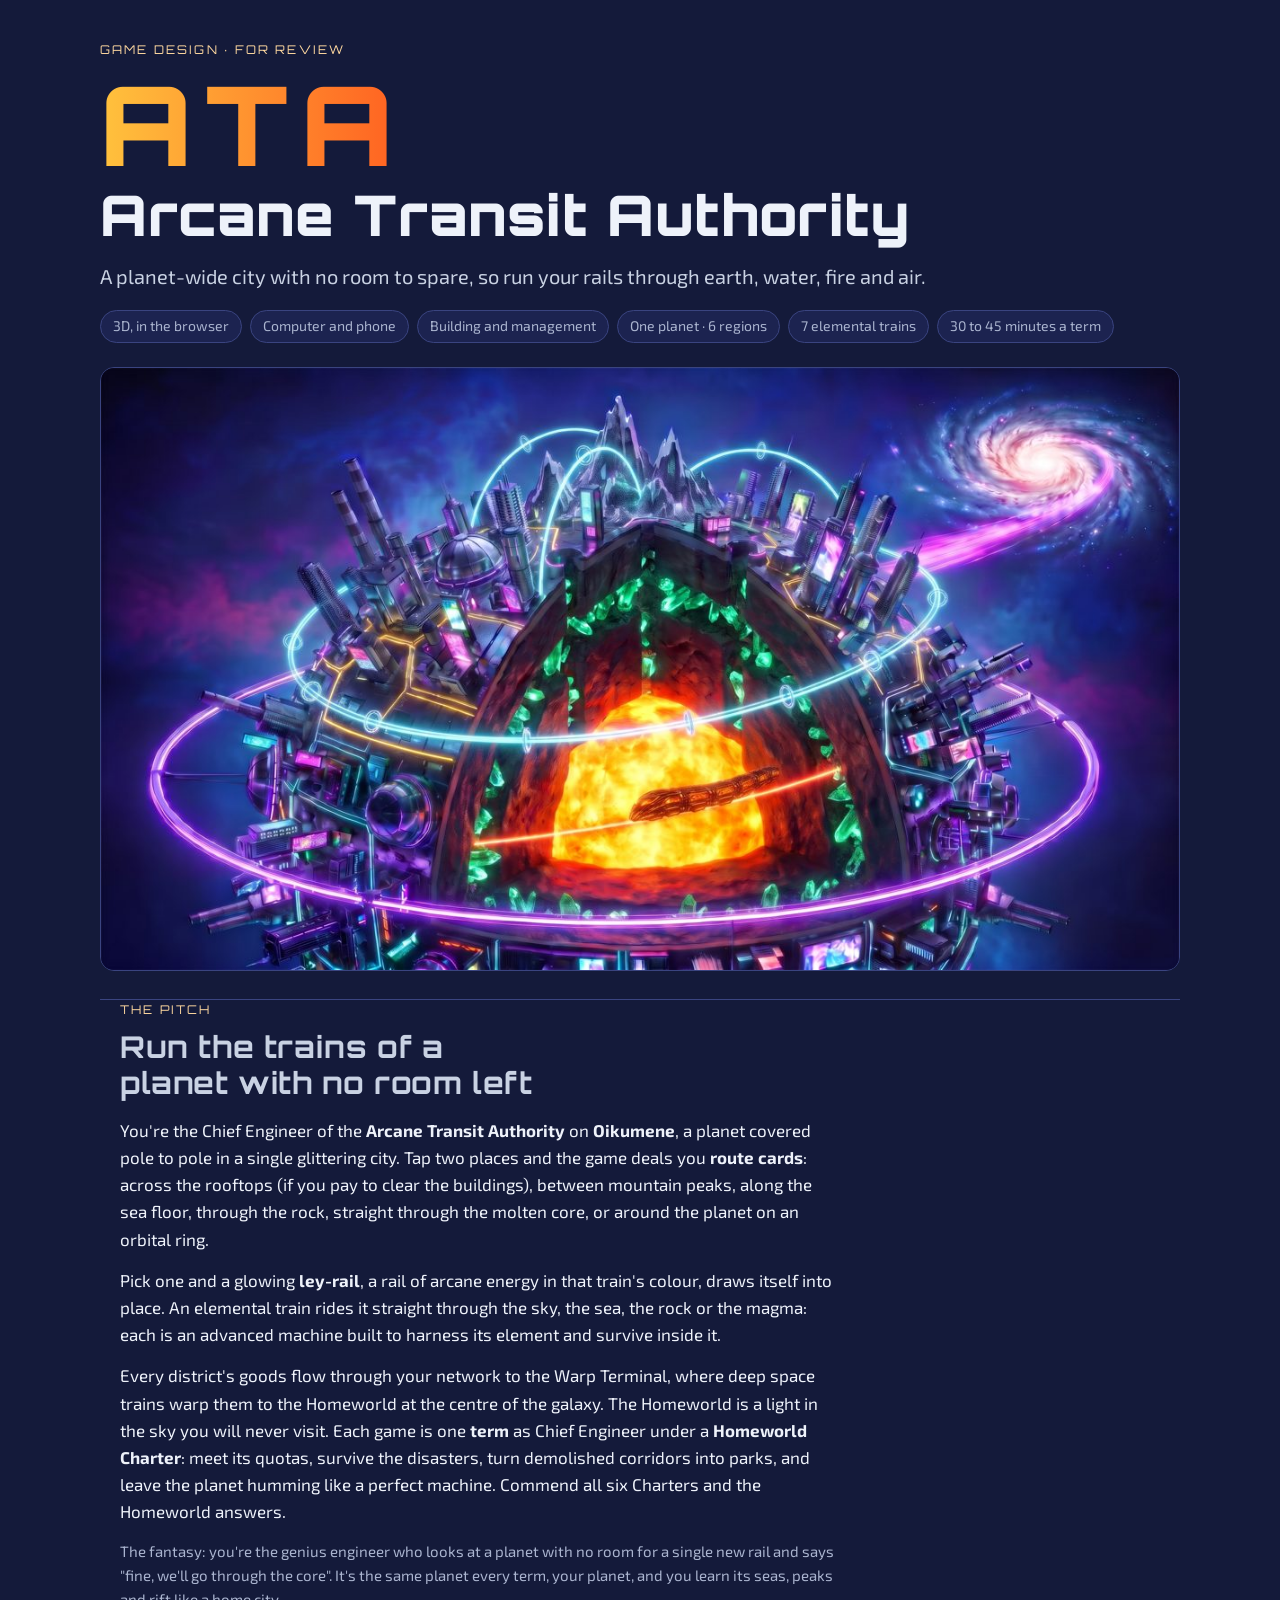
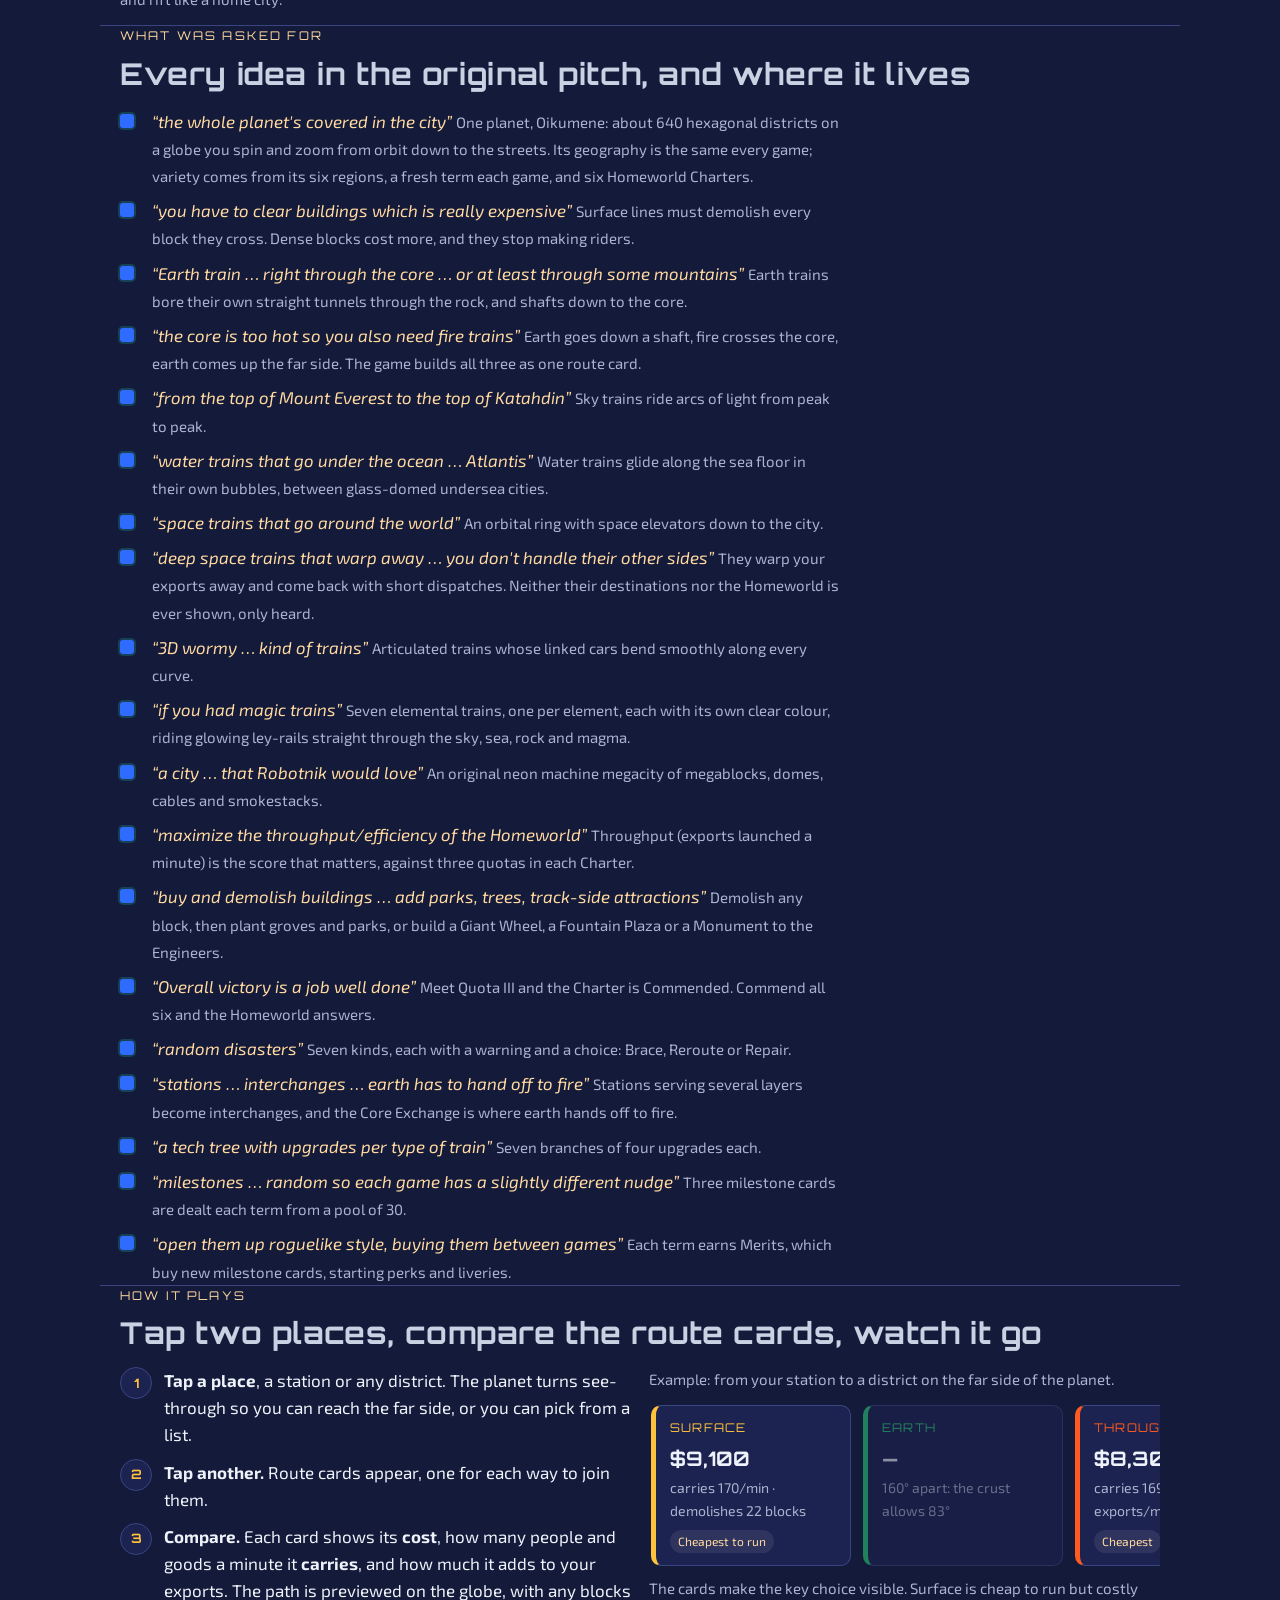
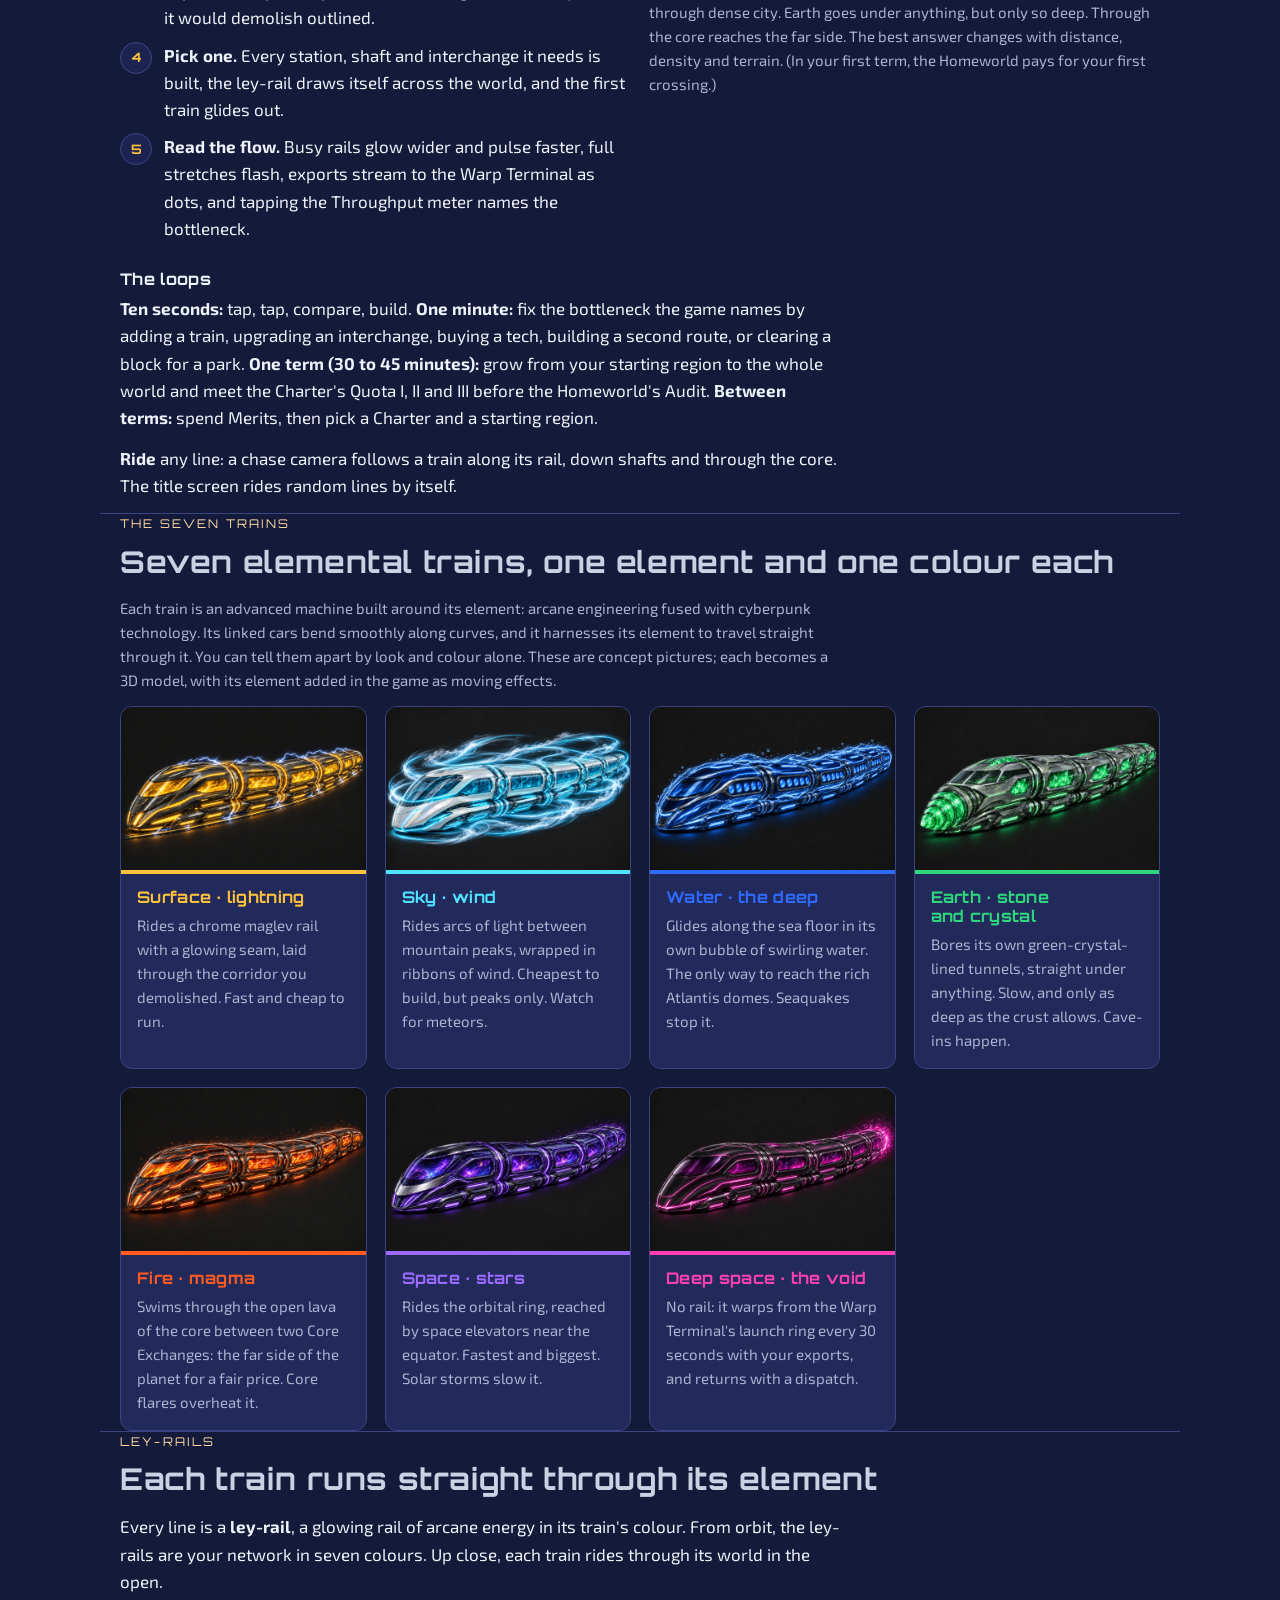
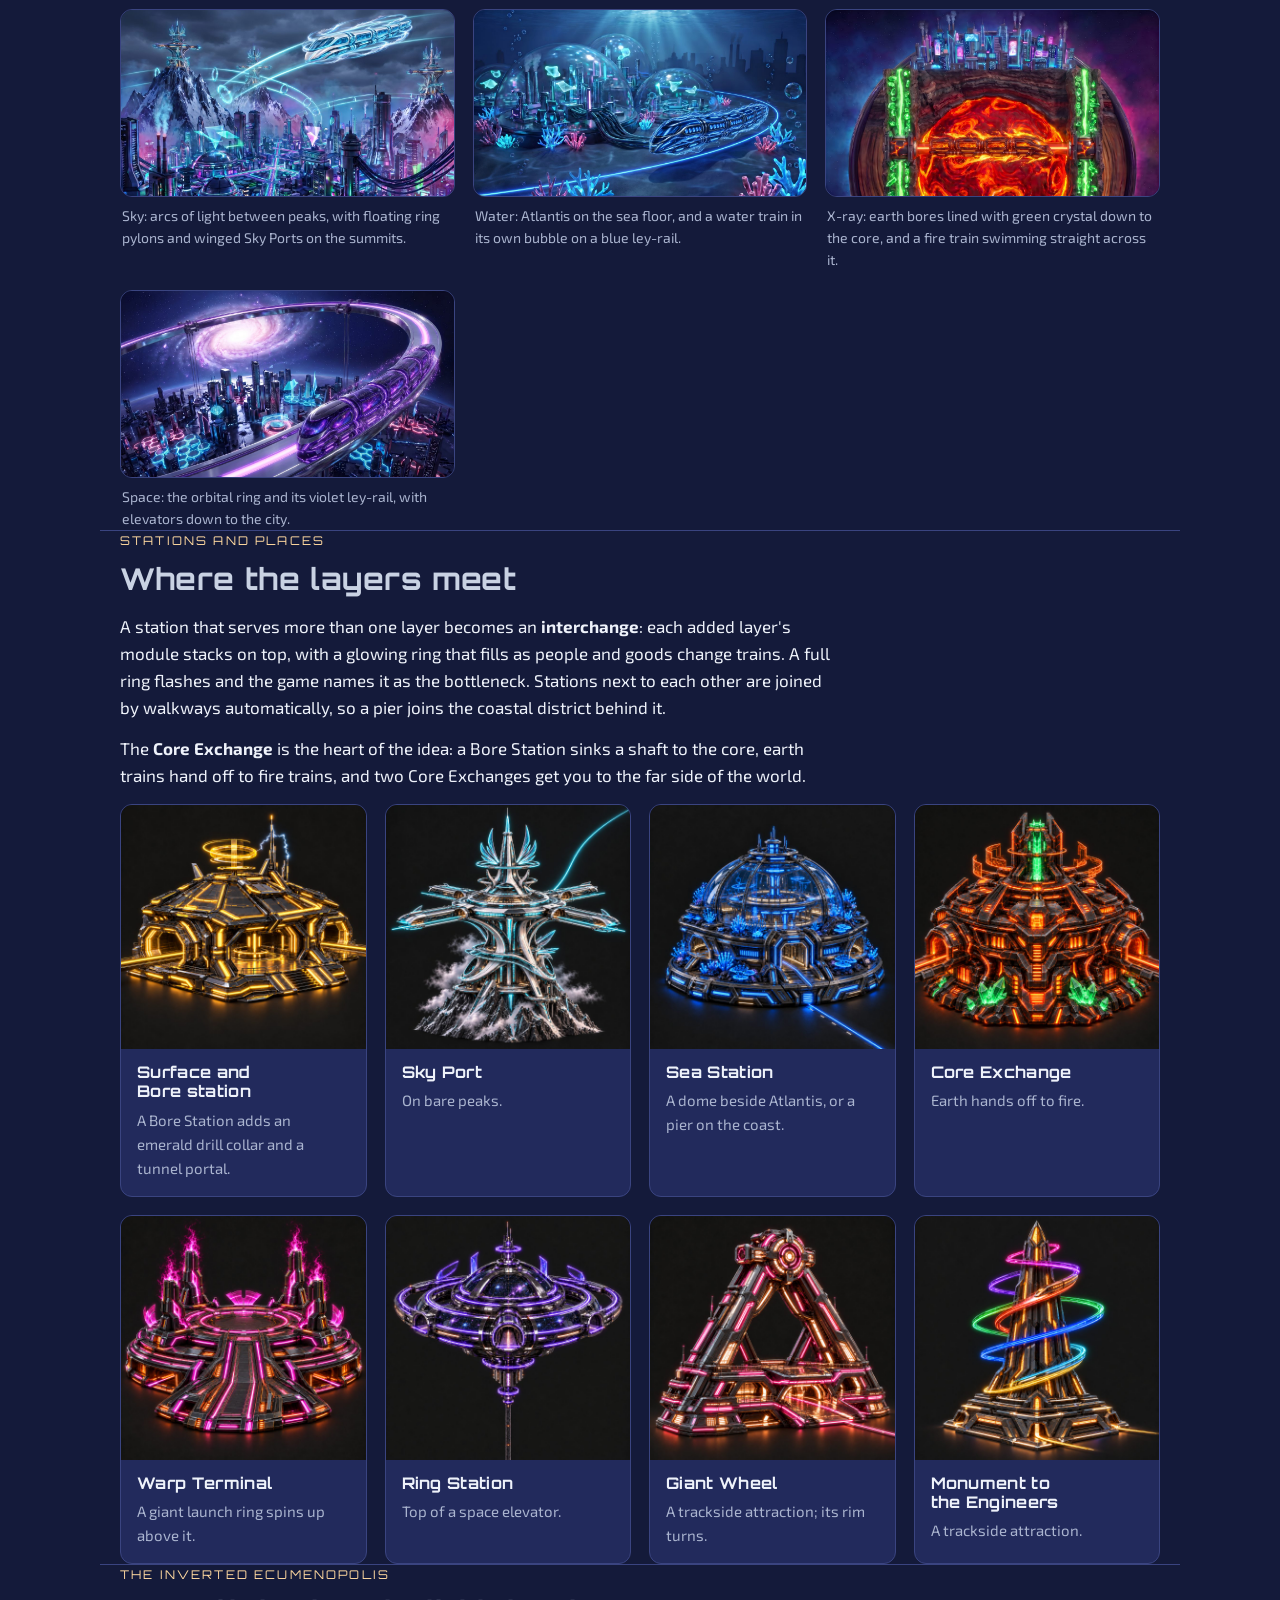
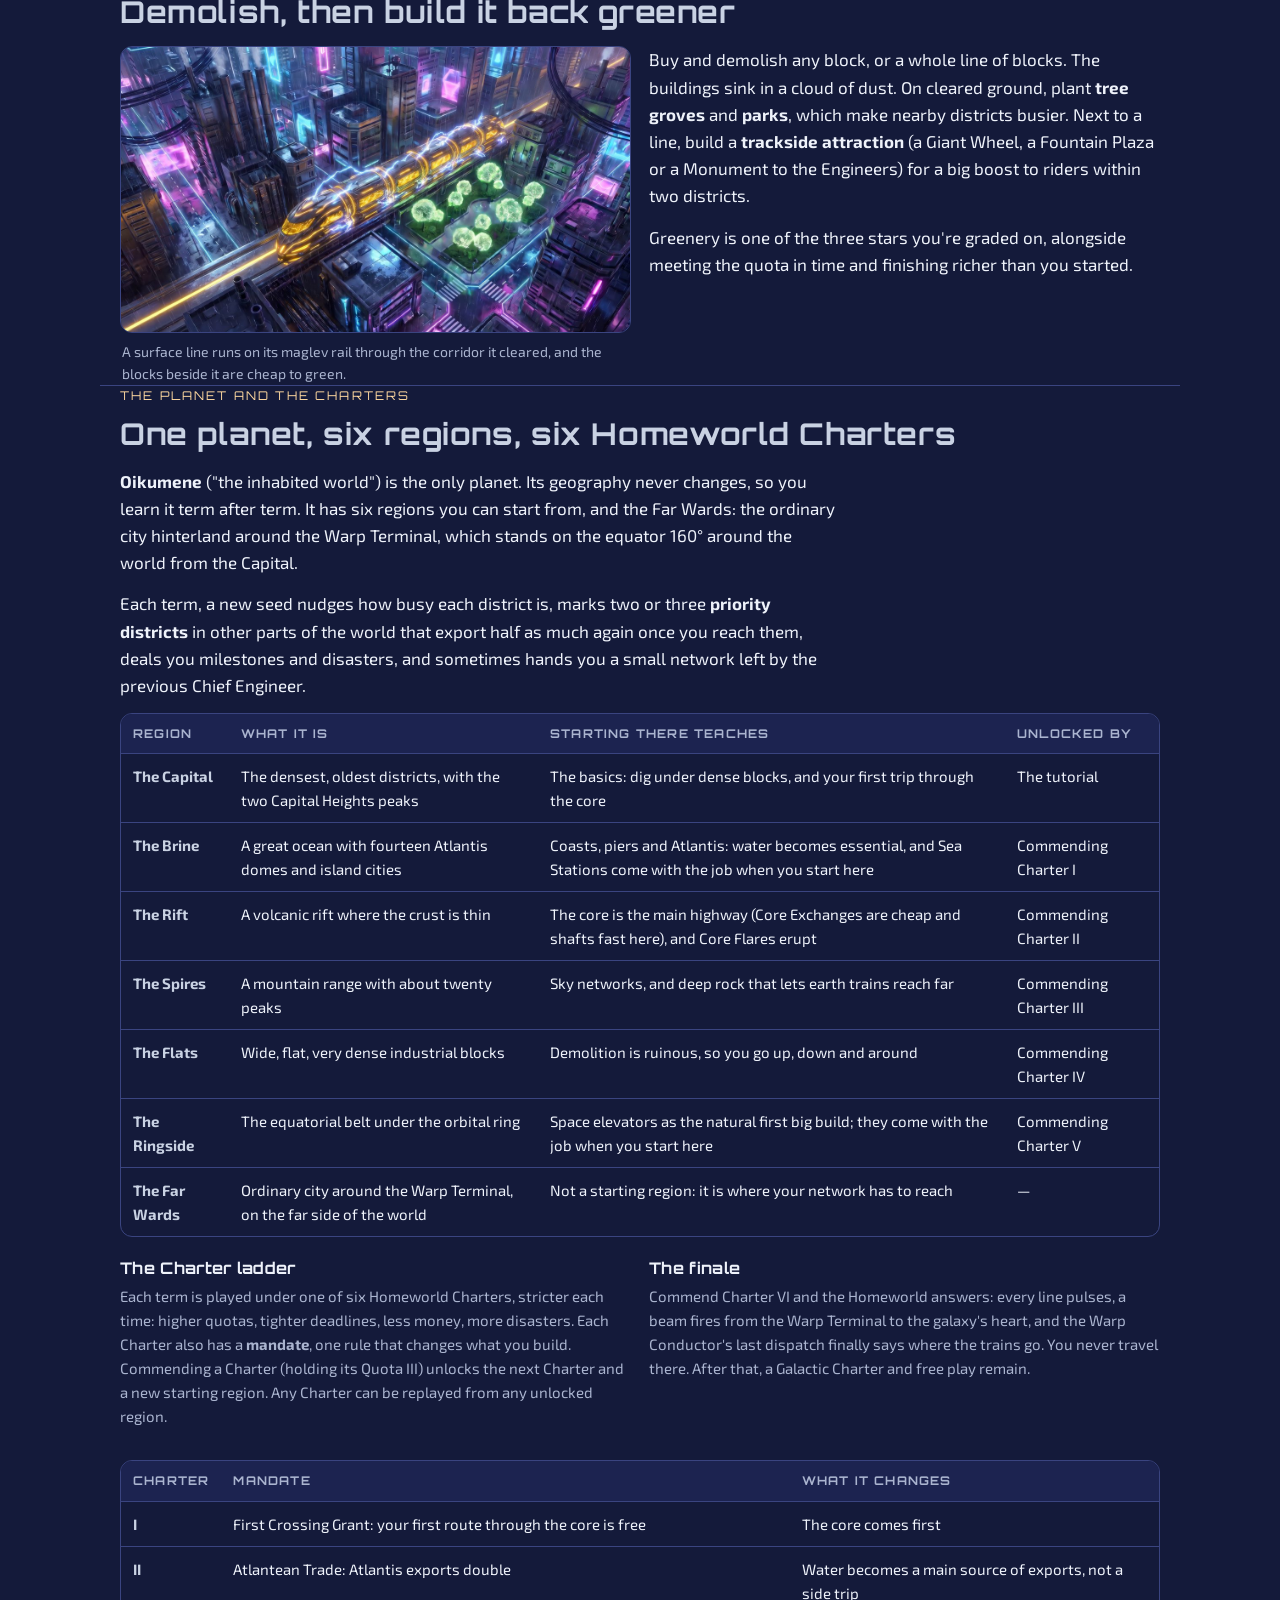
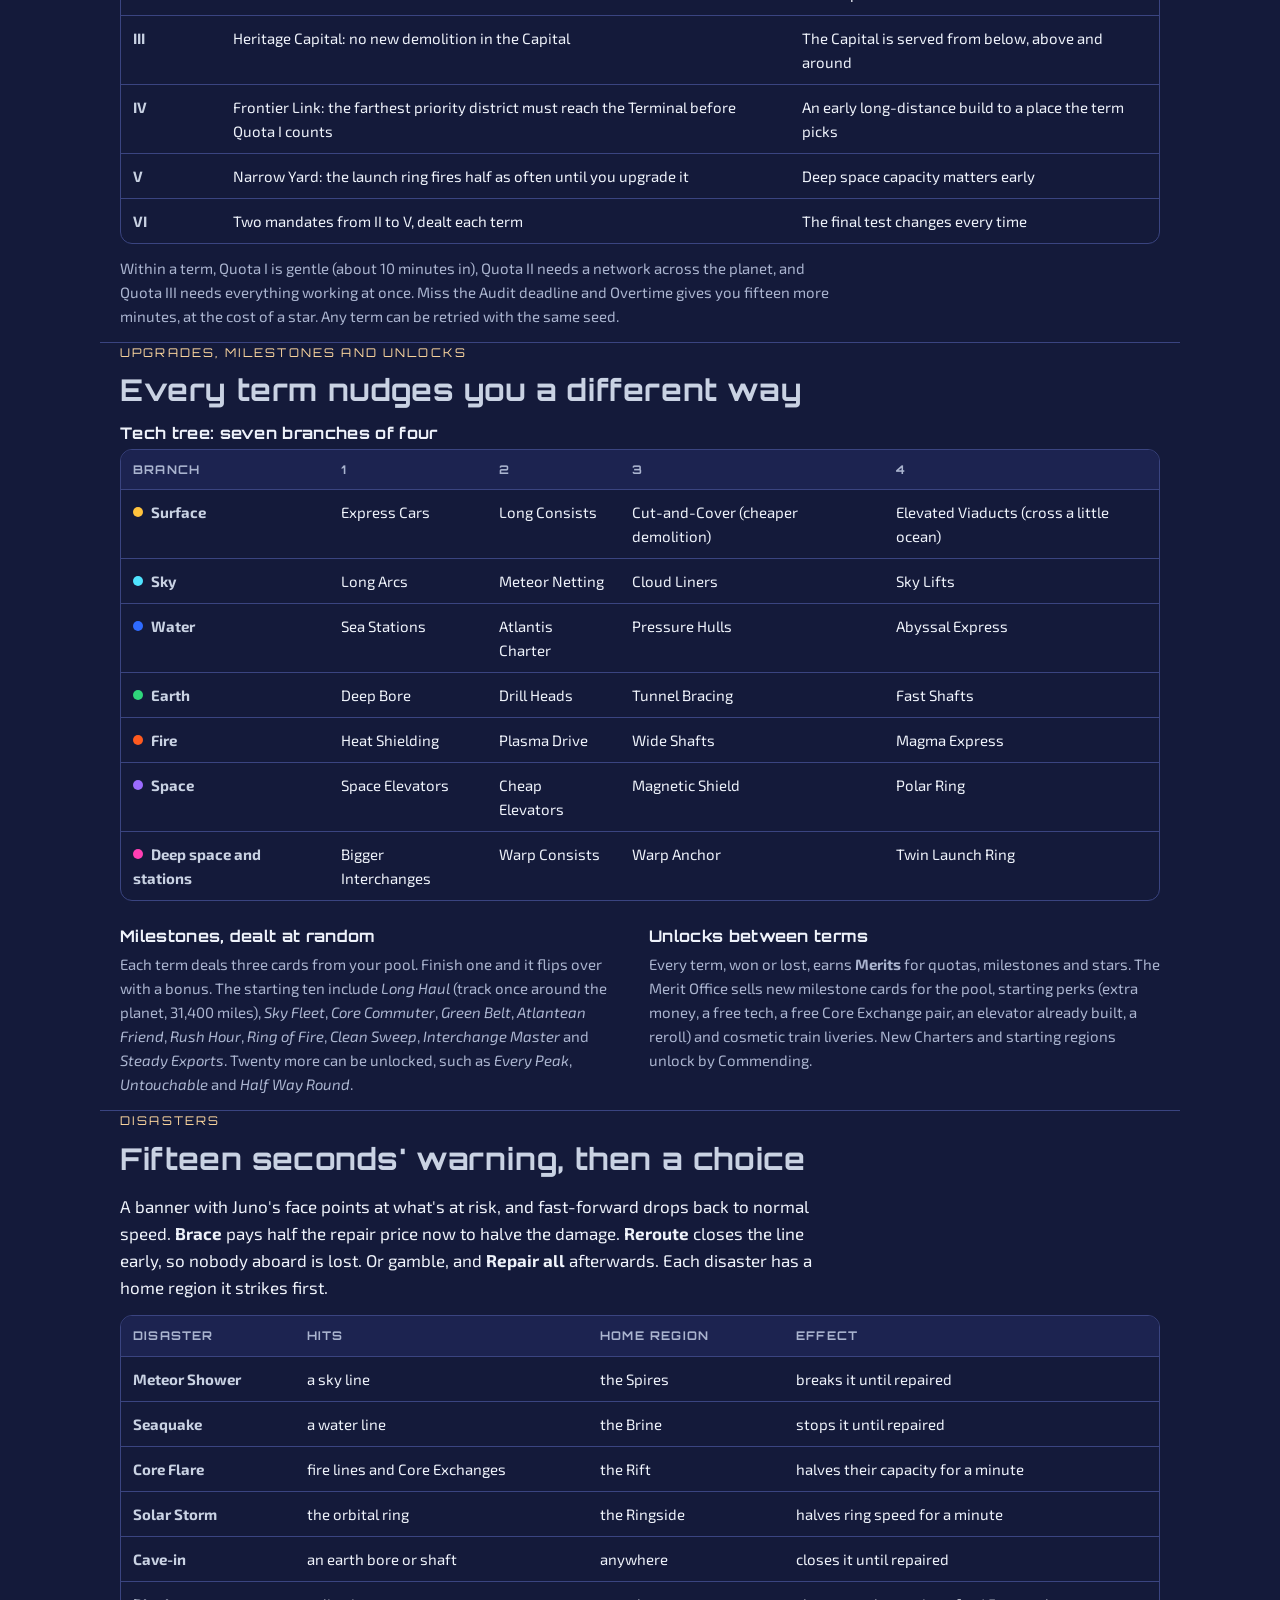
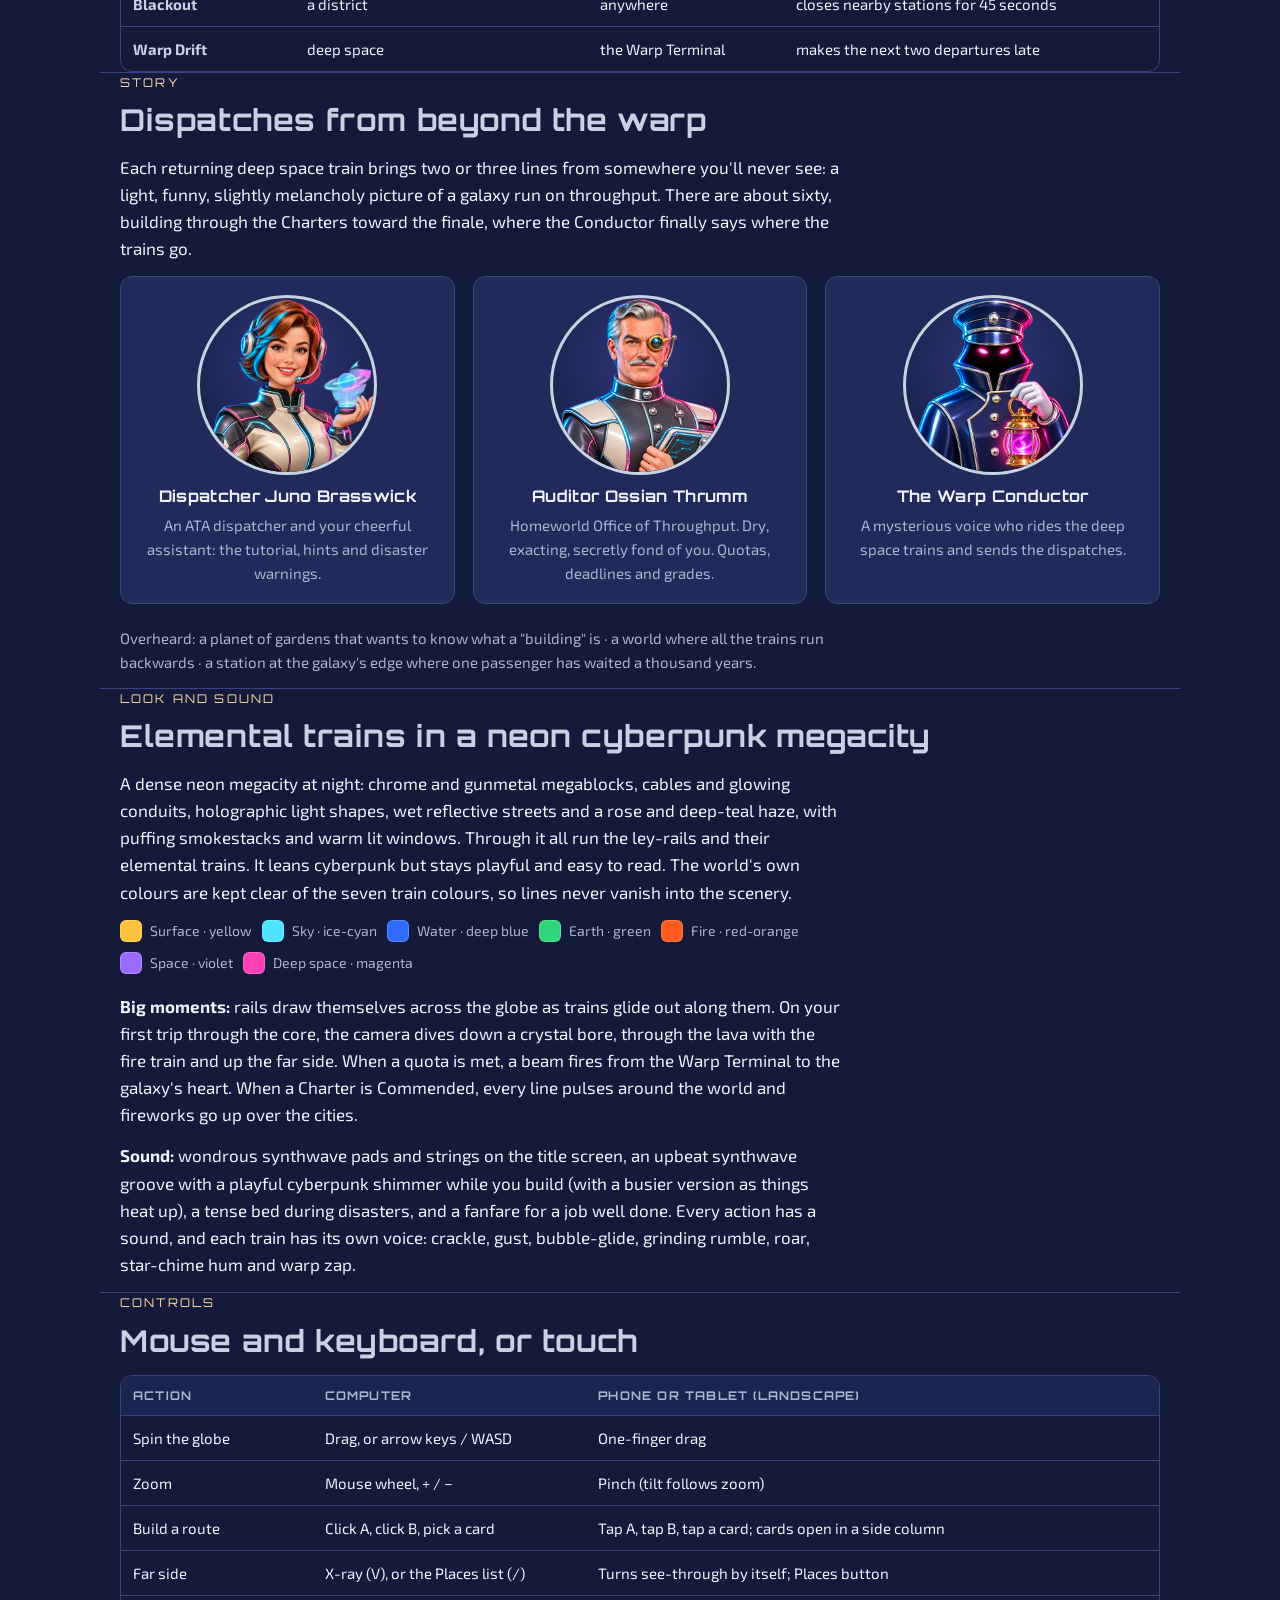
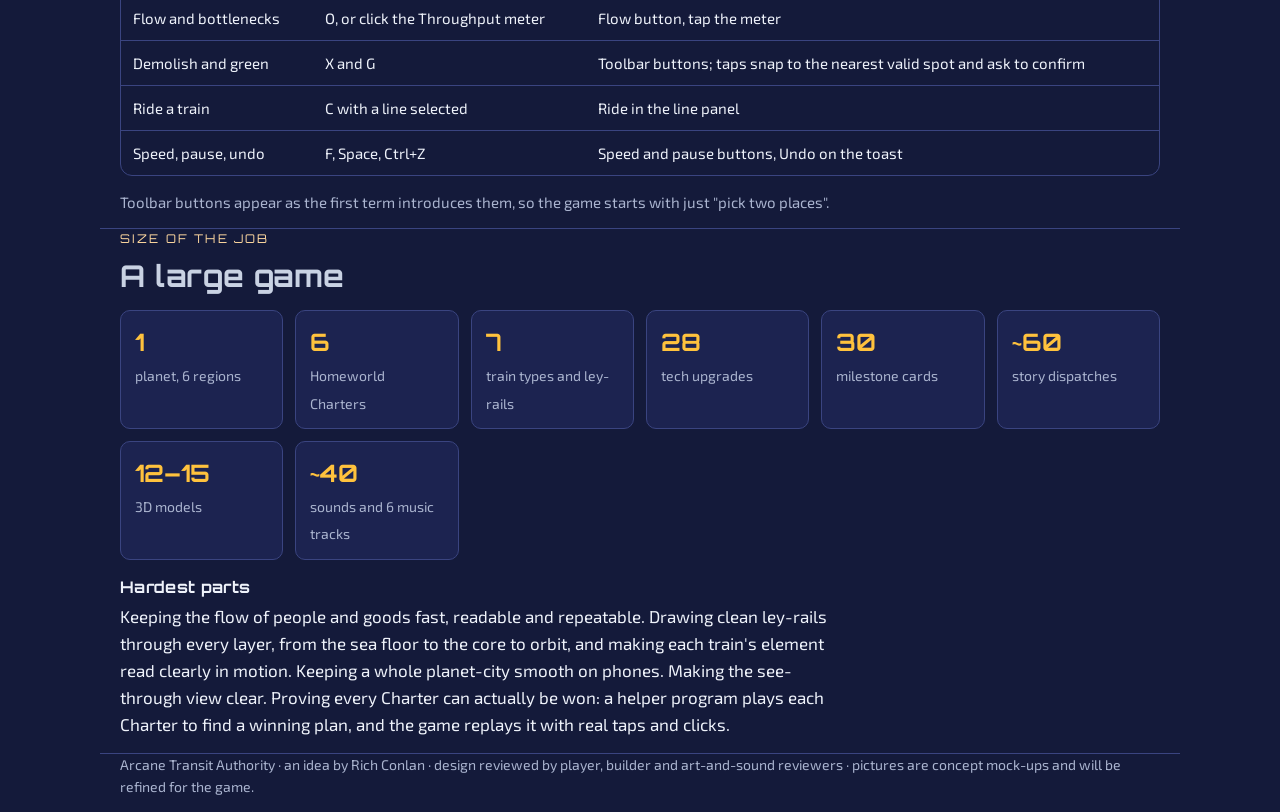
==== design/share/index.html @ 2de4471c "Arcane Transit Authority, ready to play A 3D transit game on a planet-wide city: seven elemental tra" ====
<!DOCTYPE html>
<html lang="en">
<head>
<meta charset="utf-8">
<meta name="viewport" content="width=device-width, initial-scale=1">
<title>Arcane Transit Authority</title>
<link rel="preconnect" href="https://fonts.googleapis.com">
<link rel="preconnect" href="https://fonts.gstatic.com" crossorigin>
<link href="https://fonts.googleapis.com/css2?family=Orbitron:wght@500;700;900&family=Exo+2:ital,wght@0,400;0,600;0,700;1,400&display=swap" rel="stylesheet">
<style>
/* One visual world: the game's own night-indigo and chrome, single theme by choice.
   Layout: a centred reading column with full-bleed picture bands and train/station grids. */
:root {
  --night: #141a3a;
  --night-2: #1c2350;
  --panel: #222a5c;
  --chrome: #c9d2e3;
  --ink: #eef2fa;
  --muted: #aab4cf;
  --warm: #ffd9a0;
  --line: #3a4480;
  --surface: #ffc23d; --sky: #4fe3ff; --water: #2f6bff; --earth: #2fd67b;
  --fire: #ff5a1f; --space: #9b6bff; --deep: #ff3fb4;
  --display: "Orbitron", "Eurostile", "Arial Black", sans-serif;
  --body: "Exo 2", "Segoe UI", system-ui, sans-serif;
  color-scheme: dark;
}
* { box-sizing: border-box; }
html, body { margin: 0; }
body {
  background: radial-gradient(1200px 600px at 80% -10%, #2a2f6e 0%, transparent 60%), var(--night);
  color: var(--ink);
  font: 400 17px/1.6 var(--body);
}
img { max-width: 100%; height: auto; display: block; }
a { color: var(--sky); }
:focus-visible { outline: 2px solid var(--sky); outline-offset: 3px; }
.wrap { max-width: 1080px; margin: 0 auto; padding: 0 20px; }
.read { max-width: 720px; }
h1, h2, h3 { font-family: var(--display); text-wrap: balance; letter-spacing: .02em; line-height: 1.2; }
h1 { font-size: clamp(30px, 6vw, 56px); font-weight: 900; margin: 0 0 12px; }
h2 { font-size: clamp(22px, 3.2vw, 30px); font-weight: 700; margin: 0 0 16px; color: var(--chrome); }
h3 { font-size: 16px; font-weight: 700; margin: 0 0 6px; }
p { margin: 0 0 14px; }
section { padding: 48px 0; border-top: 1px solid var(--line); }
.tag { font-family: var(--display); font-size: 12px; letter-spacing: .18em; text-transform: uppercase; color: var(--warm); margin: 0 0 10px; }
.lede { font-size: 20px; color: var(--chrome); }
.hero { padding: 40px 0 28px; }
.hero-img { border-radius: 14px; overflow: hidden; border: 1px solid var(--line); margin-top: 24px; background: var(--night-2); }
.pill-row { display: flex; flex-wrap: wrap; gap: 8px; margin: 18px 0 0; padding: 0; list-style: none; }
.pill-row li { border: 1px solid var(--line); background: var(--night-2); border-radius: 999px; padding: 4px 12px; font-size: 14px; color: var(--muted); }
.note { color: var(--muted); font-size: 15px; }
.grid { display: grid; gap: 18px; }
.g2 { grid-template-columns: repeat(auto-fit, minmax(300px, 1fr)); }
.g3 { grid-template-columns: repeat(auto-fit, minmax(240px, 1fr)); }
.g4 { grid-template-columns: repeat(auto-fit, minmax(200px, 1fr)); }
.card { background: var(--panel); border: 1px solid var(--line); border-radius: 12px; overflow: hidden; display: flex; flex-direction: column; }
.card .pic { background: #151515; }
.card .body { padding: 14px 16px 16px; }
.card .body p { font-size: 15px; color: var(--muted); margin: 0; }
.train .body { border-top: 4px solid var(--c); }
.train h3 { color: var(--c); }
.scene { margin: 0; }
.scene img { border-radius: 12px; border: 1px solid var(--line); }
.scene figcaption { font-size: 14px; color: var(--muted); padding: 8px 2px 0; }
.checklist { list-style: none; padding: 0; margin: 0; display: grid; gap: 8px; }
.checklist li { display: grid; grid-template-columns: 22px 1fr; gap: 10px; align-items: start; }
.checklist li::before { content: ""; width: 14px; height: 14px; margin-top: 6px; border-radius: 3px; background: var(--water); box-shadow: 0 0 0 2px rgba(31,181,168,.25); }
.checklist q { color: var(--warm); font-style: italic; quotes: "\201C" "\201D"; }
.checklist .where { color: var(--muted); font-size: 15px; }
.steps { counter-reset: s; list-style: none; padding: 0; margin: 0; display: grid; gap: 10px; }
.steps li { counter-increment: s; display: grid; grid-template-columns: 34px 1fr; gap: 10px; }
.steps li::before { content: counter(s); font-family: var(--display); font-weight: 700; width: 30px; height: 30px; border-radius: 50%; background: var(--night-2); border: 1px solid var(--line); display: grid; place-items: center; font-size: 13px; color: var(--surface); }
.route-cards { display: flex; gap: 12px; overflow-x: auto; padding: 6px 2px 10px; }
.rc { flex: 0 0 200px; background: var(--night-2); border: 1px solid var(--line); border-left: 5px solid var(--c); border-radius: 10px; padding: 12px 14px; }
.rc .k { font-family: var(--display); font-size: 12px; letter-spacing: .1em; color: var(--c); text-transform: uppercase; }
.rc .big { font-family: var(--display); font-size: 20px; font-weight: 700; margin: 6px 0 2px; font-variant-numeric: tabular-nums; }
.rc .sub { font-size: 14px; color: var(--muted); }
.rc.off { opacity: .55; }
.rc .chip { display: inline-block; margin-top: 8px; font-size: 12px; border-radius: 999px; padding: 2px 8px; background: rgba(255,255,255,.08); color: var(--warm); }
.table-wrap { overflow-x: auto; border: 1px solid var(--line); border-radius: 12px; }
table { border-collapse: collapse; width: 100%; font-size: 15px; min-width: 640px; }
th, td { text-align: left; padding: 10px 12px; border-bottom: 1px solid var(--line); vertical-align: top; }
th { font-family: var(--display); font-size: 12px; letter-spacing: .1em; text-transform: uppercase; color: var(--muted); background: var(--night-2); }
tr:last-child td { border-bottom: 0; }
td b { color: var(--chrome); }
.dot { display: inline-block; width: 10px; height: 10px; border-radius: 50%; background: var(--c); margin-right: 8px; vertical-align: 1px; }
.cast { display: grid; grid-template-columns: repeat(auto-fit, minmax(240px, 1fr)); gap: 18px; }
.person { background: var(--panel); border: 1px solid var(--line); border-radius: 12px; padding: 18px; text-align: center; }
.person img { width: 180px; height: 180px; margin: 0 auto 12px; border-radius: 50%; background: radial-gradient(circle at 50% 35%, #2e377a, #141a3a); border: 3px solid var(--chrome); object-fit: cover; object-position: top; }
.person p { font-size: 15px; color: var(--muted); margin: 0; }
.planets { display: grid; grid-template-columns: repeat(auto-fit, minmax(160px, 1fr)); gap: 14px; }
.planet { background: var(--panel); border: 1px solid var(--line); border-radius: 12px; padding: 14px; }
.orb { width: 56px; height: 56px; border-radius: 50%; margin-bottom: 10px; background: radial-gradient(circle at 35% 30%, var(--a), var(--b) 70%); box-shadow: 0 0 18px var(--g); }
.planet .n { font-family: var(--display); font-size: 11px; color: var(--muted); letter-spacing: .14em; }
.planet p { font-size: 14px; color: var(--muted); margin: 0; }
.stat-row { display: grid; grid-template-columns: repeat(auto-fit, minmax(150px, 1fr)); gap: 12px; margin: 8px 0 18px; }
.stat { background: var(--night-2); border: 1px solid var(--line); border-radius: 10px; padding: 12px 14px; }
.stat b { display: block; font-family: var(--display); font-size: 24px; color: var(--surface); font-variant-numeric: tabular-nums; }
.stat span { font-size: 14px; color: var(--muted); }
.swatches { display: flex; flex-wrap: wrap; gap: 10px; }
.sw { display: flex; align-items: center; gap: 8px; font-size: 14px; color: var(--muted); }
.sw i { width: 22px; height: 22px; border-radius: 6px; background: var(--c); border: 1px solid rgba(255,255,255,.2); }
footer { padding: 36px 0 60px; border-top: 1px solid var(--line); color: var(--muted); font-size: 14px; }
@media (max-width: 480px) {
  body { font-size: 16px; }
  .wrap { padding: 0 16px; }
  section { padding: 36px 0; }
  .lede { font-size: 18px; }
}
@media (prefers-reduced-motion: reduce) { * { scroll-behavior: auto !important; } }

.logo { font-family: var(--display); font-weight: 900; font-size: clamp(56px, 12vw, 110px); line-height: 1; letter-spacing: .12em; margin: 4px 0 2px;
  background: linear-gradient(90deg, var(--surface), var(--fire) 30%, var(--deep) 55%, var(--space) 75%, var(--sky));
  -webkit-background-clip: text; background-clip: text; color: transparent; }

@media (max-width: 600px) {
  table { min-width: 0; }
  thead { display: none; }
  table, tbody, tr, td { display: block; width: 100%; }
  tr { padding: 10px 14px; border-bottom: 1px solid var(--line); }
  tr:last-child { border-bottom: 0; }
  td { border: 0; padding: 3px 0; }
  td:first-child { font-size: 16px; padding-bottom: 6px; }
  td:not(:first-child)::before { content: attr(data-label) ": "; font-family: var(--display); font-size: 11px; letter-spacing: .08em; text-transform: uppercase; color: var(--muted); }
}
</style>
</head>
<body>
<header class="wrap hero">
  <p class="tag">Game design · for review</p>
  <div class="logo" aria-hidden="true">ATA</div>
  <h1>Arcane Transit Authority</h1>
  <p class="lede">A planet-wide city with no room to spare, so run your rails through earth, water, fire and air.</p>
  <ul class="pill-row" aria-label="At a glance">
    <li>3D, in the browser</li><li>Computer and phone</li><li>Building and management</li><li>One planet · 6 regions</li><li>7 elemental trains</li><li>30 to 45 minutes a term</li>
  </ul>
  <div class="hero-img"><img src="img/mock-globe.jpg" alt="The planet Oikumene, covered in neon city, cut away to show crystal-lined bores and a fire train crossing the molten core on a glowing line, with an orbital ring and glowing rails around it" width="1200" height="670"></div>
</header>

<main>
<section class="wrap" id="pitch">
  <div class="read">
    <p class="tag">The pitch</p>
    <h2>Run the trains of a planet with no room left</h2>
    <p>You're the Chief Engineer of the <b>Arcane Transit Authority</b> on <b>Oikumene</b>, a planet covered pole to pole in a single glittering city. Tap two places and the game deals you <b>route cards</b>: across the rooftops (if you pay to clear the buildings), between mountain peaks, along the sea floor, through the rock, straight through the molten core, or around the planet on an orbital ring.</p>
    <p>Pick one and a glowing <b>ley-rail</b>, a rail of arcane energy in that train's colour, draws itself into place. An elemental train rides it straight through the sky, the sea, the rock or the magma: each is an advanced machine built to harness its element and survive inside it.</p>
    <p>Every district's goods flow through your network to the Warp Terminal, where deep space trains warp them to the Homeworld at the centre of the galaxy. The Homeworld is a light in the sky you will never visit. Each game is one <b>term</b> as Chief Engineer under a <b>Homeworld Charter</b>: meet its quotas, survive the disasters, turn demolished corridors into parks, and leave the planet humming like a perfect machine. Commend all six Charters and the Homeworld answers.</p>
    <p class="note">The fantasy: you're the genius engineer who looks at a planet with no room for a single new rail and says "fine, we'll go through the core". It's the same planet every term, your planet, and you learn its seas, peaks and rift like a home city.</p>
  </div>
</section>

<section class="wrap" id="asked">
  <p class="tag">What was asked for</p>
  <h2>Every idea in the original pitch, and where it lives</h2>
  <ul class="checklist read">
    <li><div><q>the whole planet's covered in the city</q> <span class="where">One planet, Oikumene: about 640 hexagonal districts on a globe you spin and zoom from orbit down to the streets. Its geography is the same every game; variety comes from its six regions, a fresh term each game, and six Homeworld Charters.</span></div></li>
    <li><div><q>you have to clear buildings which is really expensive</q> <span class="where">Surface lines must demolish every block they cross. Dense blocks cost more, and they stop making riders.</span></div></li>
    <li><div><q>Earth train … right through the core … or at least through some mountains</q> <span class="where">Earth trains bore their own straight tunnels through the rock, and shafts down to the core.</span></div></li>
    <li><div><q>the core is too hot so you also need fire trains</q> <span class="where">Earth goes down a shaft, fire crosses the core, earth comes up the far side. The game builds all three as one route card.</span></div></li>
    <li><div><q>from the top of Mount Everest to the top of Katahdin</q> <span class="where">Sky trains ride arcs of light from peak to peak.</span></div></li>
    <li><div><q>water trains that go under the ocean … Atlantis</q> <span class="where">Water trains glide along the sea floor in their own bubbles, between glass-domed undersea cities.</span></div></li>
    <li><div><q>space trains that go around the world</q> <span class="where">An orbital ring with space elevators down to the city.</span></div></li>
    <li><div><q>deep space trains that warp away … you don't handle their other sides</q> <span class="where">They warp your exports away and come back with short dispatches. Neither their destinations nor the Homeworld is ever shown, only heard.</span></div></li>
    <li><div><q>3D wormy … kind of trains</q> <span class="where">Articulated trains whose linked cars bend smoothly along every curve.</span></div></li>
    <li><div><q>if you had magic trains</q> <span class="where">Seven elemental trains, one per element, each with its own clear colour, riding glowing ley-rails straight through the sky, sea, rock and magma.</span></div></li>
    <li><div><q>a city … that Robotnik would love</q> <span class="where">An original neon machine megacity of megablocks, domes, cables and smokestacks.</span></div></li>
    <li><div><q>maximize the throughput/efficiency of the Homeworld</q> <span class="where">Throughput (exports launched a minute) is the score that matters, against three quotas in each Charter.</span></div></li>
    <li><div><q>buy and demolish buildings … add parks, trees, track-side attractions</q> <span class="where">Demolish any block, then plant groves and parks, or build a Giant Wheel, a Fountain Plaza or a Monument to the Engineers.</span></div></li>
    <li><div><q>Overall victory is a job well done</q> <span class="where">Meet Quota III and the Charter is Commended. Commend all six and the Homeworld answers.</span></div></li>
    <li><div><q>random disasters</q> <span class="where">Seven kinds, each with a warning and a choice: Brace, Reroute or Repair.</span></div></li>
    <li><div><q>stations … interchanges … earth has to hand off to fire</q> <span class="where">Stations serving several layers become interchanges, and the Core Exchange is where earth hands off to fire.</span></div></li>
    <li><div><q>a tech tree with upgrades per type of train</q> <span class="where">Seven branches of four upgrades each.</span></div></li>
    <li><div><q>milestones … random so each game has a slightly different nudge</q> <span class="where">Three milestone cards are dealt each term from a pool of 30.</span></div></li>
    <li><div><q>open them up roguelike style, buying them between games</q> <span class="where">Each term earns Merits, which buy new milestone cards, starting perks and liveries.</span></div></li>
  </ul>
</section>

<section class="wrap" id="play">
  <p class="tag">How it plays</p>
  <h2>Tap two places, compare the route cards, watch it go</h2>
  <div class="grid g2">
    <div>
      <ol class="steps">
        <li><div><b>Tap a place</b>, a station or any district. The planet turns see-through so you can reach the far side, or you can pick from a list.</div></li>
        <li><div><b>Tap another.</b> Route cards appear, one for each way to join them.</div></li>
        <li><div><b>Compare.</b> Each card shows its <b>cost</b>, how many people and goods a minute it <b>carries</b>, and how much it adds to your exports. The path is previewed on the globe, with any blocks it would demolish outlined.</div></li>
        <li><div><b>Pick one.</b> Every station, shaft and interchange it needs is built, the ley-rail draws itself across the world, and the first train glides out.</div></li>
        <li><div><b>Read the flow.</b> Busy rails glow wider and pulse faster, full stretches flash, exports stream to the Warp Terminal as dots, and tapping the Throughput meter names the bottleneck.</div></li>
      </ol>
    </div>
    <div>
      <p class="note" style="margin-bottom:8px">Example: from your station to a district on the far side of the planet.</p>
      <div class="route-cards" role="list" aria-label="Example route cards">
        <div class="rc" role="listitem" style="--c:var(--surface)"><div class="k">Surface</div><div class="big">$9,100</div><div class="sub">carries 170/min · demolishes 22 blocks</div><span class="chip">Cheapest to run</span></div>
        <div class="rc off" role="listitem" style="--c:var(--earth)"><div class="k">Earth</div><div class="big">—</div><div class="sub">160° apart: the crust allows 83°</div></div>
        <div class="rc" role="listitem" style="--c:var(--fire)"><div class="k">Through the core</div><div class="big">$8,300</div><div class="sub">carries 169/min · +90 exports/min</div><span class="chip">Cheapest</span></div>
        <div class="rc off" role="listitem" style="--c:var(--space)"><div class="k">Space</div><div class="big">—</div><div class="sub">needs Space Elevators (Tech)</div></div>
      </div>
      <p class="note">The cards make the key choice visible. Surface is cheap to run but costly through dense city. Earth goes under anything, but only so deep. Through the core reaches the far side. The best answer changes with distance, density and terrain. (In your first term, the Homeworld pays for your first crossing.)</p>
    </div>
  </div>
  <div class="read" style="margin-top:28px">
    <h3>The loops</h3>
    <p><b>Ten seconds:</b> tap, tap, compare, build. <b>One minute:</b> fix the bottleneck the game names by adding a train, upgrading an interchange, buying a tech, building a second route, or clearing a block for a park. <b>One term (30 to 45 minutes):</b> grow from your starting region to the whole world and meet the Charter's Quota I, II and III before the Homeworld's Audit. <b>Between terms:</b> spend Merits, then pick a Charter and a starting region.</p>
    <p><b>Ride</b> any line: a chase camera follows a train along its rail, down shafts and through the core. The title screen rides random lines by itself.</p>
  </div>
</section>

<section class="wrap" id="trains">
  <p class="tag">The seven trains</p>
  <h2>Seven elemental trains, one element and one colour each</h2>
  <p class="read note">Each train is an advanced machine built around its element: arcane engineering fused with cyberpunk technology. Its linked cars bend smoothly along curves, and it harnesses its element to travel straight through it. You can tell them apart by look and colour alone. These are concept pictures; each becomes a 3D model, with its element added in the game as moving effects.</p>
  <div class="grid g3">
    <article class="card train" style="--c:var(--surface)"><div class="pic"><img src="img/surface-train.jpg" alt="Gunmetal maglev train with yellow neon and crackling lightning" width="1200" height="800" loading="lazy"></div><div class="body"><h3>Surface · lightning</h3><p>Rides a chrome maglev rail with a glowing seam, laid through the corridor you demolished. Fast and cheap to run.</p></div></article>
    <article class="card train" style="--c:var(--sky)"><div class="pic"><img src="img/sky-train.jpg" alt="Pearl-white train wrapped in glowing ribbons of wind" width="1200" height="800" loading="lazy"></div><div class="body"><h3>Sky · wind</h3><p>Rides arcs of light between mountain peaks, wrapped in ribbons of wind. Cheapest to build, but peaks only. Watch for meteors.</p></div></article>
    <article class="card train" style="--c:var(--water)"><div class="pic"><img src="img/water-train.jpg" alt="Deep-blue train with glowing portholes inside a sheath of swirling water" width="1200" height="800" loading="lazy"></div><div class="body"><h3>Water · the deep</h3><p>Glides along the sea floor in its own bubble of swirling water. The only way to reach the rich Atlantis domes. Seaquakes stop it.</p></div></article>
    <article class="card train" style="--c:var(--earth)"><div class="pic"><img src="img/earth-train.jpg" alt="Grey stone train with an emerald crystal drill nose and green crystals" width="1200" height="800" loading="lazy"></div><div class="body"><h3>Earth · stone and crystal</h3><p>Bores its own green-crystal-lined tunnels, straight under anything. Slow, and only as deep as the crust allows. Cave-ins happen.</p></div></article>
    <article class="card train" style="--c:var(--fire)"><div class="pic"><img src="img/fire-train.jpg" alt="Obsidian train with glowing lava channels and windows full of magma" width="1200" height="800" loading="lazy"></div><div class="body"><h3>Fire · magma</h3><p>Swims through the open lava of the core between two Core Exchanges: the far side of the planet for a fair price. Core flares overheat it.</p></div></article>
    <article class="card train" style="--c:var(--space)"><div class="pic"><img src="img/space-train.jpg" alt="Train with dark glass panels full of stars and violet rings" width="1200" height="800" loading="lazy"></div><div class="body"><h3>Space · stars</h3><p>Rides the orbital ring, reached by space elevators near the equator. Fastest and biggest. Solar storms slow it.</p></div></article>
    <article class="card train" style="--c:var(--deep)"><div class="pic"><img src="img/deep-space-train.jpg" alt="Matte-black train with magenta rift light and a trail of warp sparks" width="1200" height="800" loading="lazy"></div><div class="body"><h3>Deep space · the void</h3><p>No rail: it warps from the Warp Terminal's launch ring every 30 seconds with your exports, and returns with a dispatch.</p></div></article>
  </div>
</section>

<section class="wrap" id="layers">
  <p class="tag">Ley-rails</p>
  <h2>Each train runs straight through its element</h2>
  <div class="read"><p>Every line is a <b>ley-rail</b>, a glowing rail of arcane energy in its train's colour. From orbit, the ley-rails are your network in seven colours. Up close, each train rides through its world in the open.</p></div>
  <div class="grid g2">
    <figure class="scene"><img src="img/mock-sky.jpg" alt="Ice-cyan arcs of light with floating ring pylons between snowy peaks, a white wind train riding one" width="1200" height="670" loading="lazy"><figcaption>Sky: arcs of light between peaks, with floating ring pylons and winged Sky Ports on the summits.</figcaption></figure>
    <figure class="scene"><img src="img/mock-atlantis.jpg" alt="Glass domes of an undersea city with a deep-blue water train gliding above a glowing blue line" width="1200" height="670" loading="lazy"><figcaption>Water: Atlantis on the sea floor, and a water train in its own bubble on a blue ley-rail.</figcaption></figure>
    <figure class="scene"><img src="img/mock-xray.jpg" alt="Cutaway of the planet with green-crystal bores down to the core and a fire train crossing the lava" width="1200" height="670" loading="lazy"><figcaption>X-ray: earth bores lined with green crystal down to the core, and a fire train swimming straight across it.</figcaption></figure>
    <figure class="scene"><img src="img/mock-ring.jpg" alt="Chrome orbital ring with a violet glowing rail and a star-filled train above the night-side city" width="1200" height="670" loading="lazy"><figcaption>Space: the orbital ring and its violet ley-rail, with elevators down to the city.</figcaption></figure>
  </div>
</section>

<section class="wrap" id="stations">
  <p class="tag">Stations and places</p>
  <h2>Where the layers meet</h2>
  <div class="read">
    <p>A station that serves more than one layer becomes an <b>interchange</b>: each added layer's module stacks on top, with a glowing ring that fills as people and goods change trains. A full ring flashes and the game names it as the bottleneck. Stations next to each other are joined by walkways automatically, so a pier joins the coastal district behind it.</p>
    <p>The <b>Core Exchange</b> is the heart of the idea: a Bore Station sinks a shaft to the core, earth trains hand off to fire trains, and two Core Exchanges get you to the far side of the world.</p>
  </div>
  <div class="grid g4">
    <article class="card"><div class="pic"><img src="img/station-surface.jpg" alt="Gunmetal station hub glowing yellow, with open portals and glowing yellow rails" width="1024" height="1024" loading="lazy"></div><div class="body"><h3>Surface and Bore station</h3><p>A Bore Station adds an emerald drill collar and a tunnel portal.</p></div></article>
    <article class="card"><div class="pic"><img src="img/skyport.jpg" alt="Winged spire with docking arms on a cloud-wrapped mountain peak" width="1024" height="1024" loading="lazy"></div><div class="body"><h3>Sky Port</h3><p>On bare peaks.</p></div></article>
    <article class="card"><div class="pic"><img src="img/sea-station.jpg" alt="Glass dome station on the sea floor glowing deep blue, with a blue rail leaving it" width="1024" height="1024" loading="lazy"></div><div class="body"><h3>Sea Station</h3><p>A dome beside Atlantis, or a pier on the coast.</p></div></article>
    <article class="card"><div class="pic"><img src="img/core-exchange.jpg" alt="Obsidian fortress with red-orange lava seams, an emerald crystal bore on top and open side portals" width="1024" height="1024" loading="lazy"></div><div class="body"><h3>Core Exchange</h3><p>Earth hands off to fire.</p></div></article>
    <article class="card"><div class="pic"><img src="img/warp-base.jpg" alt="Stepped launch platform with black pylons crackling with magenta void energy" width="1024" height="1024" loading="lazy"></div><div class="body"><h3>Warp Terminal</h3><p>A giant launch ring spins up above it.</p></div></article>
    <article class="card"><div class="pic"><img src="img/ring-elevator.jpg" alt="Star-filled ring station hub with violet neon rings on an elevator cable" width="1024" height="1024" loading="lazy"></div><div class="body"><h3>Ring Station</h3><p>Top of a space elevator.</p></div></article>
    <article class="card"><div class="pic"><img src="img/wheel-base.jpg" alt="Gunmetal A-frame base and hub of a giant wheel with warm-white and rose lights" width="1024" height="1024" loading="lazy"></div><div class="body"><h3>Giant Wheel</h3><p>A trackside attraction; its rim turns.</p></div></article>
    <article class="card"><div class="pic"><img src="img/monument.jpg" alt="Gunmetal obelisk wrapped by a spiral of light in the seven train colours" width="1024" height="1024" loading="lazy"></div><div class="body"><h3>Monument to the Engineers</h3><p>A trackside attraction.</p></div></article>
  </div>
</section>

<section class="wrap" id="greener">
  <p class="tag">The inverted ecumenopolis</p>
  <h2>Demolish, then build it back greener</h2>
  <div class="grid g2">
    <figure class="scene"><img src="img/mock-surface.jpg" alt="A yellow lightning train on a chrome maglev rail through a cleared corridor, with a park beside it" width="1200" height="670" loading="lazy"><figcaption>A surface line runs on its maglev rail through the corridor it cleared, and the blocks beside it are cheap to green.</figcaption></figure>
    <div>
      <p>Buy and demolish any block, or a whole line of blocks. The buildings sink in a cloud of dust. On cleared ground, plant <b>tree groves</b> and <b>parks</b>, which make nearby districts busier. Next to a line, build a <b>trackside attraction</b> (a Giant Wheel, a Fountain Plaza or a Monument to the Engineers) for a big boost to riders within two districts.</p>
      <p>Greenery is one of the three stars you're graded on, alongside meeting the quota in time and finishing richer than you started.</p>
    </div>
  </div>
</section>

<section class="wrap" id="planet">
  <p class="tag">The planet and the Charters</p>
  <h2>One planet, six regions, six Homeworld Charters</h2>
  <div class="read"><p><b>Oikumene</b> ("the inhabited world") is the only planet. Its geography never changes, so you learn it term after term. It has six regions you can start from, and the Far Wards: the ordinary city hinterland around the Warp Terminal, which stands on the equator 160° around the world from the Capital.</p><p>Each term, a new seed nudges how busy each district is, marks two or three <b>priority districts</b> in other parts of the world that export half as much again once you reach them, deals you milestones and disasters, and sometimes hands you a small network left by the previous Chief Engineer.</p></div>
  <div class="table-wrap">
    <table>
      <thead><tr><th>Region</th><th>What it is</th><th>Starting there teaches</th><th>Unlocked by</th></tr></thead>
      <tbody>
        <tr><td data-label="Region"><b>The Capital</b></td><td data-label="What it is">The densest, oldest districts, with the two Capital Heights peaks</td><td data-label="Starting there teaches">The basics: dig under dense blocks, and your first trip through the core</td><td data-label="Unlocked by">The tutorial</td></tr>
        <tr><td data-label="Region"><b>The Brine</b></td><td data-label="What it is">A great ocean with fourteen Atlantis domes and island cities</td><td data-label="Starting there teaches">Coasts, piers and Atlantis: water becomes essential, and Sea Stations come with the job when you start here</td><td data-label="Unlocked by">Commending Charter I</td></tr>
        <tr><td data-label="Region"><b>The Rift</b></td><td data-label="What it is">A volcanic rift where the crust is thin</td><td data-label="Starting there teaches">The core is the main highway (Core Exchanges are cheap and shafts fast here), and Core Flares erupt</td><td data-label="Unlocked by">Commending Charter II</td></tr>
        <tr><td data-label="Region"><b>The Spires</b></td><td data-label="What it is">A mountain range with about twenty peaks</td><td data-label="Starting there teaches">Sky networks, and deep rock that lets earth trains reach far</td><td data-label="Unlocked by">Commending Charter III</td></tr>
        <tr><td data-label="Region"><b>The Flats</b></td><td data-label="What it is">Wide, flat, very dense industrial blocks</td><td data-label="Starting there teaches">Demolition is ruinous, so you go up, down and around</td><td data-label="Unlocked by">Commending Charter IV</td></tr>
        <tr><td data-label="Region"><b>The Ringside</b></td><td data-label="What it is">The equatorial belt under the orbital ring</td><td data-label="Starting there teaches">Space elevators as the natural first big build; they come with the job when you start here</td><td data-label="Unlocked by">Commending Charter V</td></tr>
        <tr><td data-label="Region"><b>The Far Wards</b></td><td data-label="What it is">Ordinary city around the Warp Terminal, on the far side of the world</td><td data-label="Starting there teaches">Not a starting region: it is where your network has to reach</td><td data-label="Unlocked by">—</td></tr>
      </tbody>
    </table>
  </div>
  <div class="grid g2" style="margin-top:22px">
    <div>
      <h3>The Charter ladder</h3>
      <p class="note">Each term is played under one of six Homeworld Charters, stricter each time: higher quotas, tighter deadlines, less money, more disasters. Each Charter also has a <b>mandate</b>, one rule that changes what you build. Commending a Charter (holding its Quota III) unlocks the next Charter and a new starting region. Any Charter can be replayed from any unlocked region.</p>
    </div>
    <div>
      <h3>The finale</h3>
      <p class="note">Commend Charter VI and the Homeworld answers: every line pulses, a beam fires from the Warp Terminal to the galaxy's heart, and the Warp Conductor's last dispatch finally says where the trains go. You never travel there. After that, a Galactic Charter and free play remain.</p>
    </div>
  </div>
  <div class="table-wrap" style="margin-top:18px">
    <table>
      <thead><tr><th>Charter</th><th>Mandate</th><th>What it changes</th></tr></thead>
      <tbody>
        <tr><td data-label="Charter"><b>I</b></td><td data-label="Mandate">First Crossing Grant: your first route through the core is free</td><td data-label="What it changes">The core comes first</td></tr>
        <tr><td data-label="Charter"><b>II</b></td><td data-label="Mandate">Atlantean Trade: Atlantis exports double</td><td data-label="What it changes">Water becomes a main source of exports, not a side trip</td></tr>
        <tr><td data-label="Charter"><b>III</b></td><td data-label="Mandate">Heritage Capital: no new demolition in the Capital</td><td data-label="What it changes">The Capital is served from below, above and around</td></tr>
        <tr><td data-label="Charter"><b>IV</b></td><td data-label="Mandate">Frontier Link: the farthest priority district must reach the Terminal before Quota I counts</td><td data-label="What it changes">An early long-distance build to a place the term picks</td></tr>
        <tr><td data-label="Charter"><b>V</b></td><td data-label="Mandate">Narrow Yard: the launch ring fires half as often until you upgrade it</td><td data-label="What it changes">Deep space capacity matters early</td></tr>
        <tr><td data-label="Charter"><b>VI</b></td><td data-label="Mandate">Two mandates from II to V, dealt each term</td><td data-label="What it changes">The final test changes every time</td></tr>
      </tbody>
    </table>
  </div>
  <div class="read" style="margin-top:12px"><p class="note">Within a term, Quota I is gentle (about 10 minutes in), Quota II needs a network across the planet, and Quota III needs everything working at once. Miss the Audit deadline and Overtime gives you fifteen more minutes, at the cost of a star. Any term can be retried with the same seed.</p></div>
</section>

<section class="wrap" id="systems">
  <p class="tag">Upgrades, milestones and unlocks</p>
  <h2>Every term nudges you a different way</h2>
  <div class="read"><h3>Tech tree: seven branches of four</h3></div>
  <div class="table-wrap">
    <table>
      <thead><tr><th>Branch</th><th>1</th><th>2</th><th>3</th><th>4</th></tr></thead>
      <tbody>
        <tr><td data-label="Branch"><span class="dot" style="--c:var(--surface)"></span><b>Surface</b></td><td data-label="1">Express Cars</td><td data-label="2">Long Consists</td><td data-label="3">Cut-and-Cover (cheaper demolition)</td><td data-label="4">Elevated Viaducts (cross a little ocean)</td></tr>
        <tr><td data-label="Branch"><span class="dot" style="--c:var(--sky)"></span><b>Sky</b></td><td data-label="1">Long Arcs</td><td data-label="2">Meteor Netting</td><td data-label="3">Cloud Liners</td><td data-label="4">Sky Lifts</td></tr>
        <tr><td data-label="Branch"><span class="dot" style="--c:var(--water)"></span><b>Water</b></td><td data-label="1">Sea Stations</td><td data-label="2">Atlantis Charter</td><td data-label="3">Pressure Hulls</td><td data-label="4">Abyssal Express</td></tr>
        <tr><td data-label="Branch"><span class="dot" style="--c:var(--earth)"></span><b>Earth</b></td><td data-label="1">Deep Bore</td><td data-label="2">Drill Heads</td><td data-label="3">Tunnel Bracing</td><td data-label="4">Fast Shafts</td></tr>
        <tr><td data-label="Branch"><span class="dot" style="--c:var(--fire)"></span><b>Fire</b></td><td data-label="1">Heat Shielding</td><td data-label="2">Plasma Drive</td><td data-label="3">Wide Shafts</td><td data-label="4">Magma Express</td></tr>
        <tr><td data-label="Branch"><span class="dot" style="--c:var(--space)"></span><b>Space</b></td><td data-label="1">Space Elevators</td><td data-label="2">Cheap Elevators</td><td data-label="3">Magnetic Shield</td><td data-label="4">Polar Ring</td></tr>
        <tr><td data-label="Branch"><span class="dot" style="--c:var(--deep)"></span><b>Deep space and stations</b></td><td data-label="1">Bigger Interchanges</td><td data-label="2">Warp Consists</td><td data-label="3">Warp Anchor</td><td data-label="4">Twin Launch Ring</td></tr>
      </tbody>
    </table>
  </div>
  <div class="grid g2" style="margin-top:26px">
    <div>
      <h3>Milestones, dealt at random</h3>
      <p class="note">Each term deals three cards from your pool. Finish one and it flips over with a bonus. The starting ten include <i>Long Haul</i> (track once around the planet, 31,400 miles), <i>Sky Fleet</i>, <i>Core Commuter</i>, <i>Green Belt</i>, <i>Atlantean Friend</i>, <i>Rush Hour</i>, <i>Ring of Fire</i>, <i>Clean Sweep</i>, <i>Interchange Master</i> and <i>Steady Exports</i>. Twenty more can be unlocked, such as <i>Every Peak</i>, <i>Untouchable</i> and <i>Half Way Round</i>.</p>
    </div>
    <div>
      <h3>Unlocks between terms</h3>
      <p class="note">Every term, won or lost, earns <b>Merits</b> for quotas, milestones and stars. The Merit Office sells new milestone cards for the pool, starting perks (extra money, a free tech, a free Core Exchange pair, an elevator already built, a reroll) and cosmetic train liveries. New Charters and starting regions unlock by Commending.</p>
    </div>
  </div>
</section>

<section class="wrap" id="disasters">
  <p class="tag">Disasters</p>
  <h2>Fifteen seconds' warning, then a choice</h2>
  <div class="read"><p>A banner with Juno's face points at what's at risk, and fast-forward drops back to normal speed. <b>Brace</b> pays half the repair price now to halve the damage. <b>Reroute</b> closes the line early, so nobody aboard is lost. Or gamble, and <b>Repair all</b> afterwards. Each disaster has a home region it strikes first.</p></div>
  <div class="table-wrap">
    <table>
      <thead><tr><th>Disaster</th><th>Hits</th><th>Home region</th><th>Effect</th></tr></thead>
      <tbody>
        <tr><td data-label="Disaster"><b>Meteor Shower</b></td><td data-label="Hits">a sky line</td><td data-label="Home region">the Spires</td><td data-label="Effect">breaks it until repaired</td></tr>
        <tr><td data-label="Disaster"><b>Seaquake</b></td><td data-label="Hits">a water line</td><td data-label="Home region">the Brine</td><td data-label="Effect">stops it until repaired</td></tr>
        <tr><td data-label="Disaster"><b>Core Flare</b></td><td data-label="Hits">fire lines and Core Exchanges</td><td data-label="Home region">the Rift</td><td data-label="Effect">halves their capacity for a minute</td></tr>
        <tr><td data-label="Disaster"><b>Solar Storm</b></td><td data-label="Hits">the orbital ring</td><td data-label="Home region">the Ringside</td><td data-label="Effect">halves ring speed for a minute</td></tr>
        <tr><td data-label="Disaster"><b>Cave-in</b></td><td data-label="Hits">an earth bore or shaft</td><td data-label="Home region">anywhere</td><td data-label="Effect">closes it until repaired</td></tr>
        <tr><td data-label="Disaster"><b>Blackout</b></td><td data-label="Hits">a district</td><td data-label="Home region">anywhere</td><td data-label="Effect">closes nearby stations for 45 seconds</td></tr>
        <tr><td data-label="Disaster"><b>Warp Drift</b></td><td data-label="Hits">deep space</td><td data-label="Home region">the Warp Terminal</td><td data-label="Effect">makes the next two departures late</td></tr>
      </tbody>
    </table>
  </div>
</section>

<section class="wrap" id="story">
  <p class="tag">Story</p>
  <h2>Dispatches from beyond the warp</h2>
  <div class="read"><p>Each returning deep space train brings two or three lines from somewhere you'll never see: a light, funny, slightly melancholy picture of a galaxy run on throughput. There are about sixty, building through the Charters toward the finale, where the Conductor finally says where the trains go.</p></div>
  <div class="cast">
    <div class="person"><img src="img/portrait-juno.png" alt="Juno Brasswick, a smiling dispatcher with a cyan hair streak, a neon-piped jacket and a hologram over her wrist" width="512" height="512" loading="lazy"><h3>Dispatcher Juno Brasswick</h3><p>An ATA dispatcher and your cheerful assistant: the tutorial, hints and disaster warnings.</p></div>
    <div class="person"><img src="img/portrait-thrumm.png" alt="Auditor Ossian Thrumm, a stern older man with a monocle and a glowing data-ledger" width="512" height="512" loading="lazy"><h3>Auditor Ossian Thrumm</h3><p>Homeworld Office of Throughput. Dry, exacting, secretly fond of you. Quotas, deadlines and grades.</p></div>
    <div class="person"><img src="img/portrait-conductor.png" alt="The Warp Conductor, a shadowed figure in an indigo coat with magenta eyes and a lantern of swirling warp light" width="512" height="512" loading="lazy"><h3>The Warp Conductor</h3><p>A mysterious voice who rides the deep space trains and sends the dispatches.</p></div>
  </div>
  <div class="read" style="margin-top:22px"><p class="note">Overheard: a planet of gardens that wants to know what a "building" is · a world where all the trains run backwards · a station at the galaxy's edge where one passenger has waited a thousand years.</p></div>
</section>

<section class="wrap" id="look">
  <p class="tag">Look and sound</p>
  <h2>Elemental trains in a neon cyberpunk megacity</h2>
  <div class="read">
    <p>A dense neon megacity at night: chrome and gunmetal megablocks, cables and glowing conduits, holographic light shapes, wet reflective streets and a rose and deep-teal haze, with puffing smokestacks and warm lit windows. Through it all run the ley-rails and their elemental trains. It leans cyberpunk but stays playful and easy to read. The world's own colours are kept clear of the seven train colours, so lines never vanish into the scenery.</p>
    <div class="swatches" aria-label="Train colours">
      <span class="sw" style="--c:var(--surface)"><i></i>Surface · yellow</span><span class="sw" style="--c:var(--sky)"><i></i>Sky · ice-cyan</span><span class="sw" style="--c:var(--water)"><i></i>Water · deep blue</span><span class="sw" style="--c:var(--earth)"><i></i>Earth · green</span><span class="sw" style="--c:var(--fire)"><i></i>Fire · red-orange</span><span class="sw" style="--c:var(--space)"><i></i>Space · violet</span><span class="sw" style="--c:var(--deep)"><i></i>Deep space · magenta</span>
    </div>
    <p style="margin-top:18px"><b>Big moments:</b> rails draw themselves across the globe as trains glide out along them. On your first trip through the core, the camera dives down a crystal bore, through the lava with the fire train and up the far side. When a quota is met, a beam fires from the Warp Terminal to the galaxy's heart. When a Charter is Commended, every line pulses around the world and fireworks go up over the cities.</p>
    <p><b>Sound:</b> wondrous synthwave pads and strings on the title screen, an upbeat synthwave groove with a playful cyberpunk shimmer while you build (with a busier version as things heat up), a tense bed during disasters, and a fanfare for a job well done. Every action has a sound, and each train has its own voice: crackle, gust, bubble-glide, grinding rumble, roar, star-chime hum and warp zap.</p>
  </div>
</section>

<section class="wrap" id="controls">
  <p class="tag">Controls</p>
  <h2>Mouse and keyboard, or touch</h2>
  <div class="table-wrap">
    <table>
      <thead><tr><th>Action</th><th>Computer</th><th>Phone or tablet (landscape)</th></tr></thead>
      <tbody>
        <tr><td data-label="Action">Spin the globe</td><td data-label="Computer">Drag, or arrow keys / WASD</td><td data-label="Phone or tablet (landscape)">One-finger drag</td></tr>
        <tr><td data-label="Action">Zoom</td><td data-label="Computer">Mouse wheel, + / −</td><td data-label="Phone or tablet (landscape)">Pinch (tilt follows zoom)</td></tr>
        <tr><td data-label="Action">Build a route</td><td data-label="Computer">Click A, click B, pick a card</td><td data-label="Phone or tablet (landscape)">Tap A, tap B, tap a card; cards open in a side column</td></tr>
        <tr><td data-label="Action">Far side</td><td data-label="Computer">X-ray (V), or the Places list (/)</td><td data-label="Phone or tablet (landscape)">Turns see-through by itself; Places button</td></tr>
        <tr><td data-label="Action">Flow and bottlenecks</td><td data-label="Computer">O, or click the Throughput meter</td><td data-label="Phone or tablet (landscape)">Flow button, tap the meter</td></tr>
        <tr><td data-label="Action">Demolish and green</td><td data-label="Computer">X and G</td><td data-label="Phone or tablet (landscape)">Toolbar buttons; taps snap to the nearest valid spot and ask to confirm</td></tr>
        <tr><td data-label="Action">Ride a train</td><td data-label="Computer">C with a line selected</td><td data-label="Phone or tablet (landscape)">Ride in the line panel</td></tr>
        <tr><td data-label="Action">Speed, pause, undo</td><td data-label="Computer">F, Space, Ctrl+Z</td><td data-label="Phone or tablet (landscape)">Speed and pause buttons, Undo on the toast</td></tr>
      </tbody>
    </table>
  </div>
  <p class="read note" style="margin-top:14px">Toolbar buttons appear as the first term introduces them, so the game starts with just "pick two places".</p>
</section>

<section class="wrap" id="effort">
  <p class="tag">Size of the job</p>
  <h2>A large game</h2>
  <div class="stat-row">
    <div class="stat"><b>1</b><span>planet, 6 regions</span></div>
    <div class="stat"><b>6</b><span>Homeworld Charters</span></div>
    <div class="stat"><b>7</b><span>train types and ley-rails</span></div>
    <div class="stat"><b>28</b><span>tech upgrades</span></div>
    <div class="stat"><b>30</b><span>milestone cards</span></div>
    <div class="stat"><b>~60</b><span>story dispatches</span></div>
    <div class="stat"><b>12–15</b><span>3D models</span></div>
    <div class="stat"><b>~40</b><span>sounds and 6 music tracks</span></div>
  </div>
  <div class="read">
    <h3>Hardest parts</h3>
    <p>Keeping the flow of people and goods fast, readable and repeatable. Drawing clean ley-rails through every layer, from the sea floor to the core to orbit, and making each train's element read clearly in motion. Keeping a whole planet-city smooth on phones. Making the see-through view clear. Proving every Charter can actually be won: a helper program plays each Charter to find a winning plan, and the game replays it with real taps and clicks.</p>
  </div>
</section>
</main>

<footer class="wrap">
  <p>Arcane Transit Authority · an idea by Rich Conlan · design reviewed by player, builder and art-and-sound reviewers · pictures are concept mock-ups and will be refined for the game.</p>
</footer>

</body>
</html>
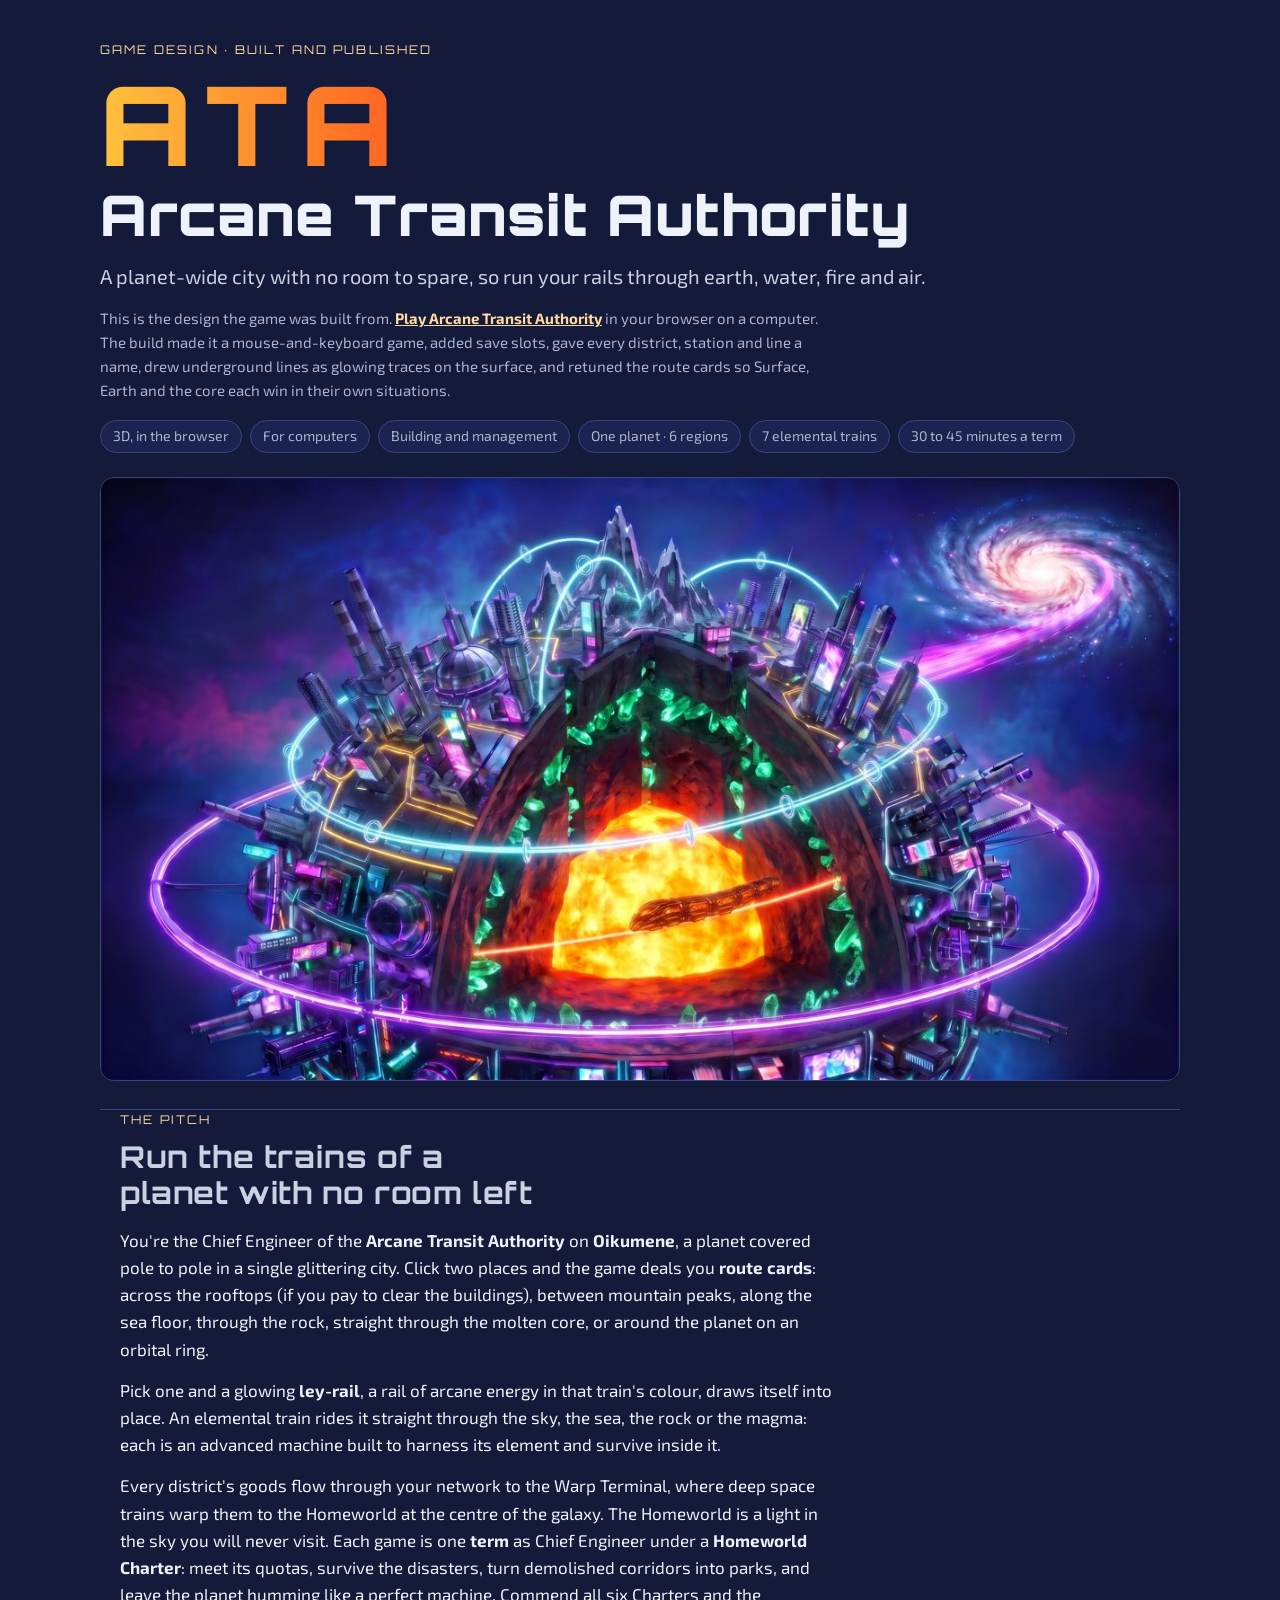
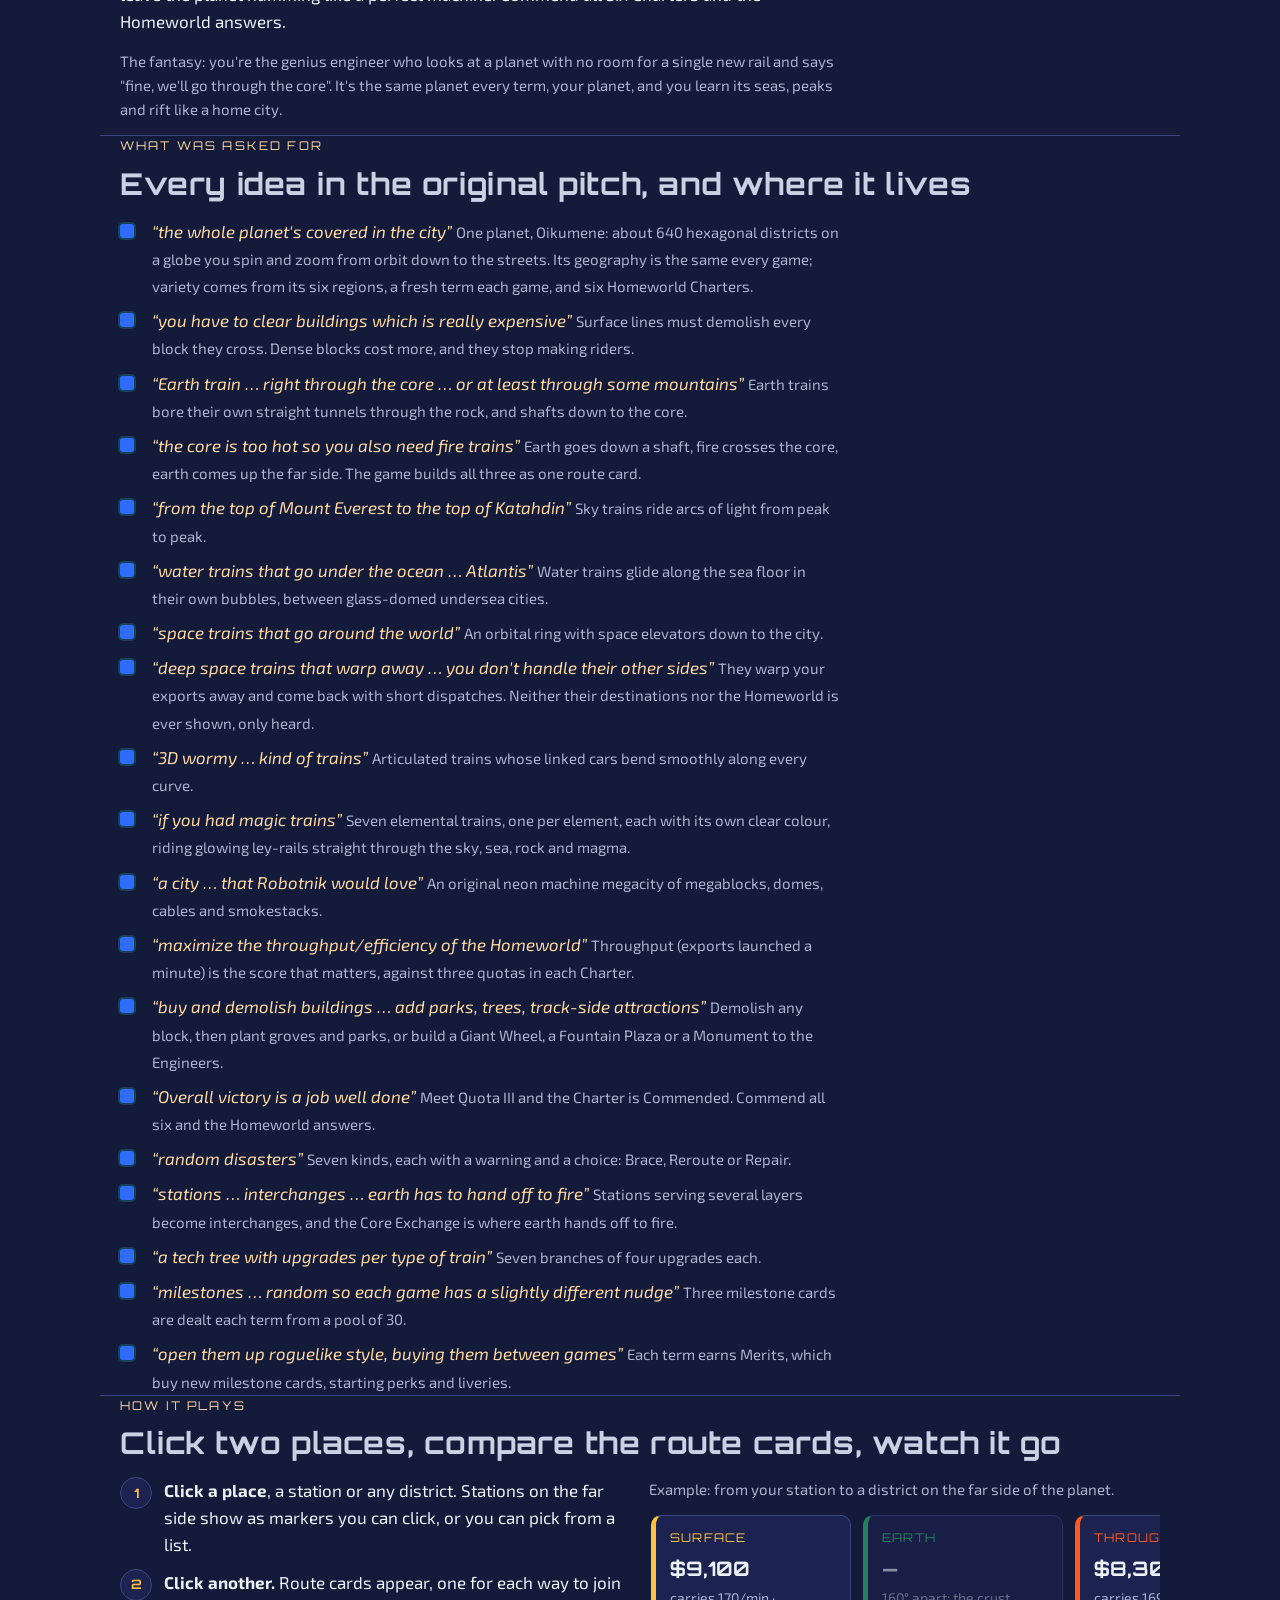
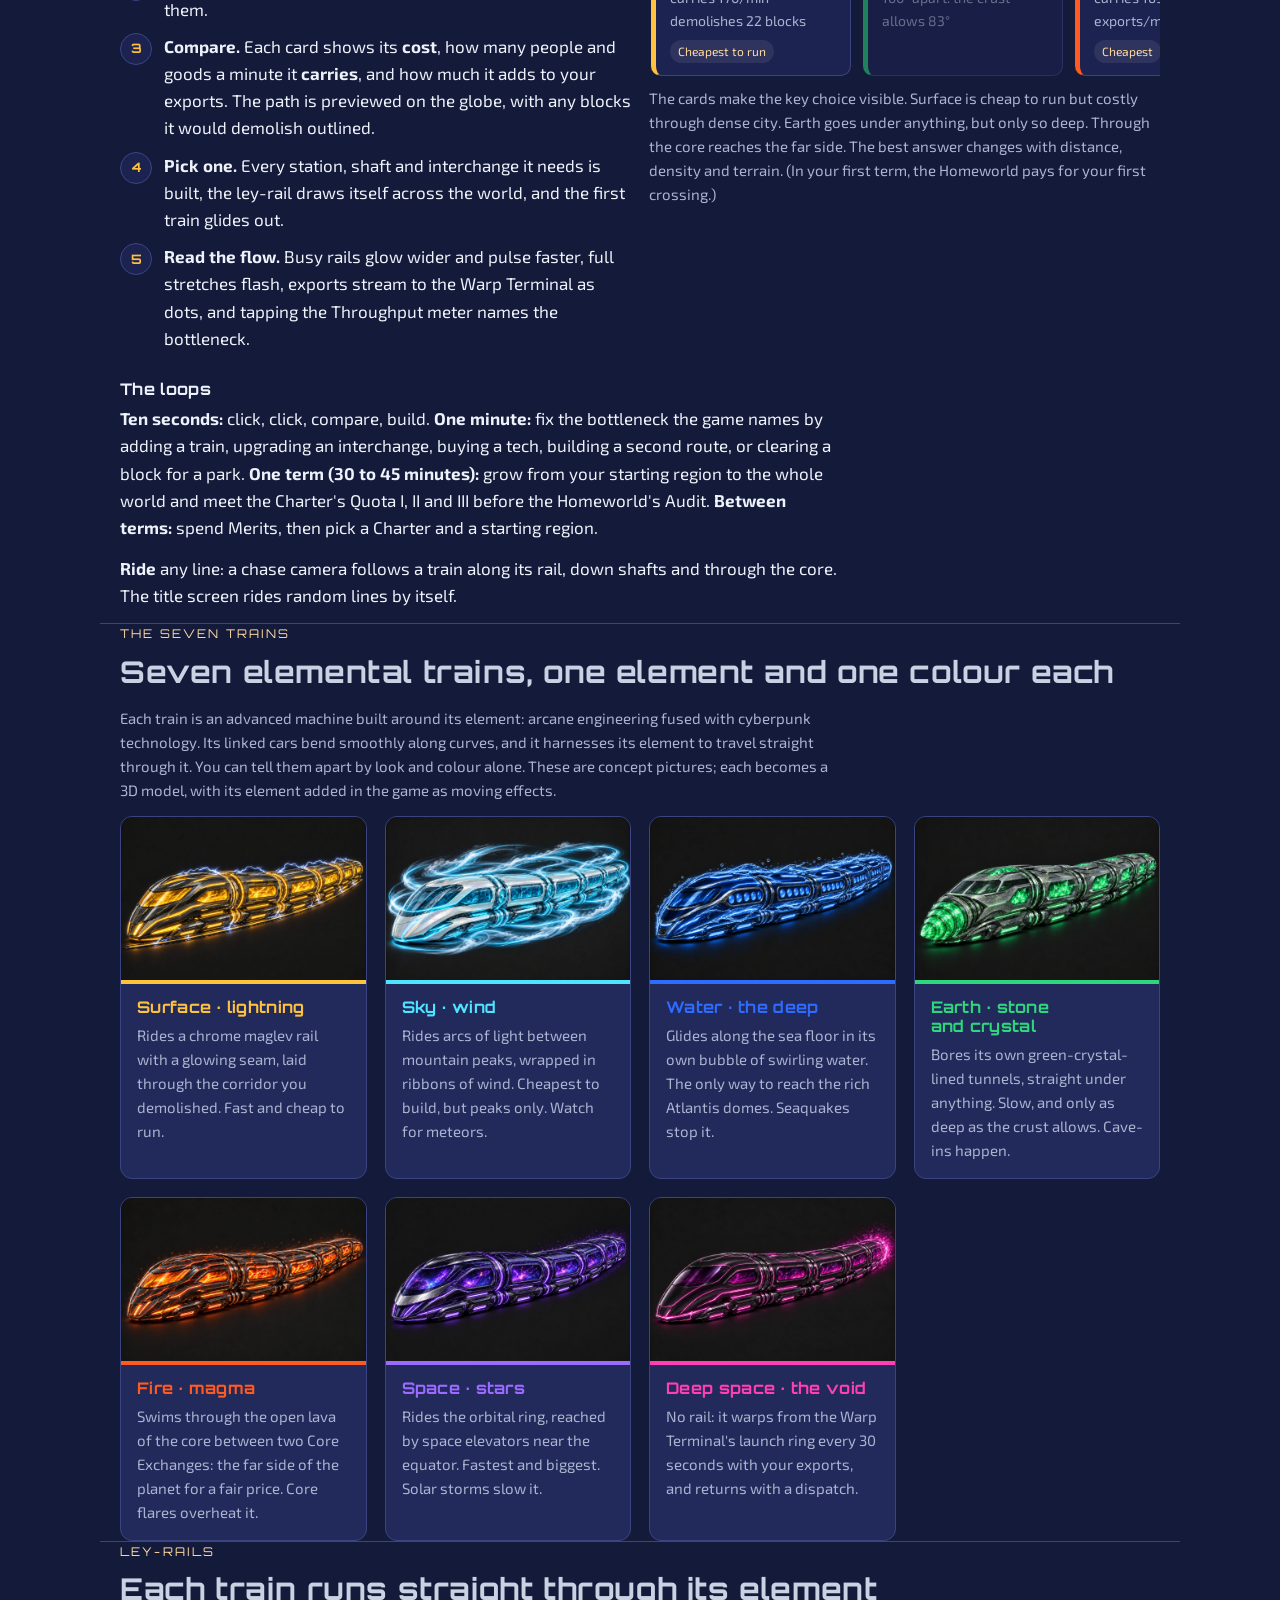
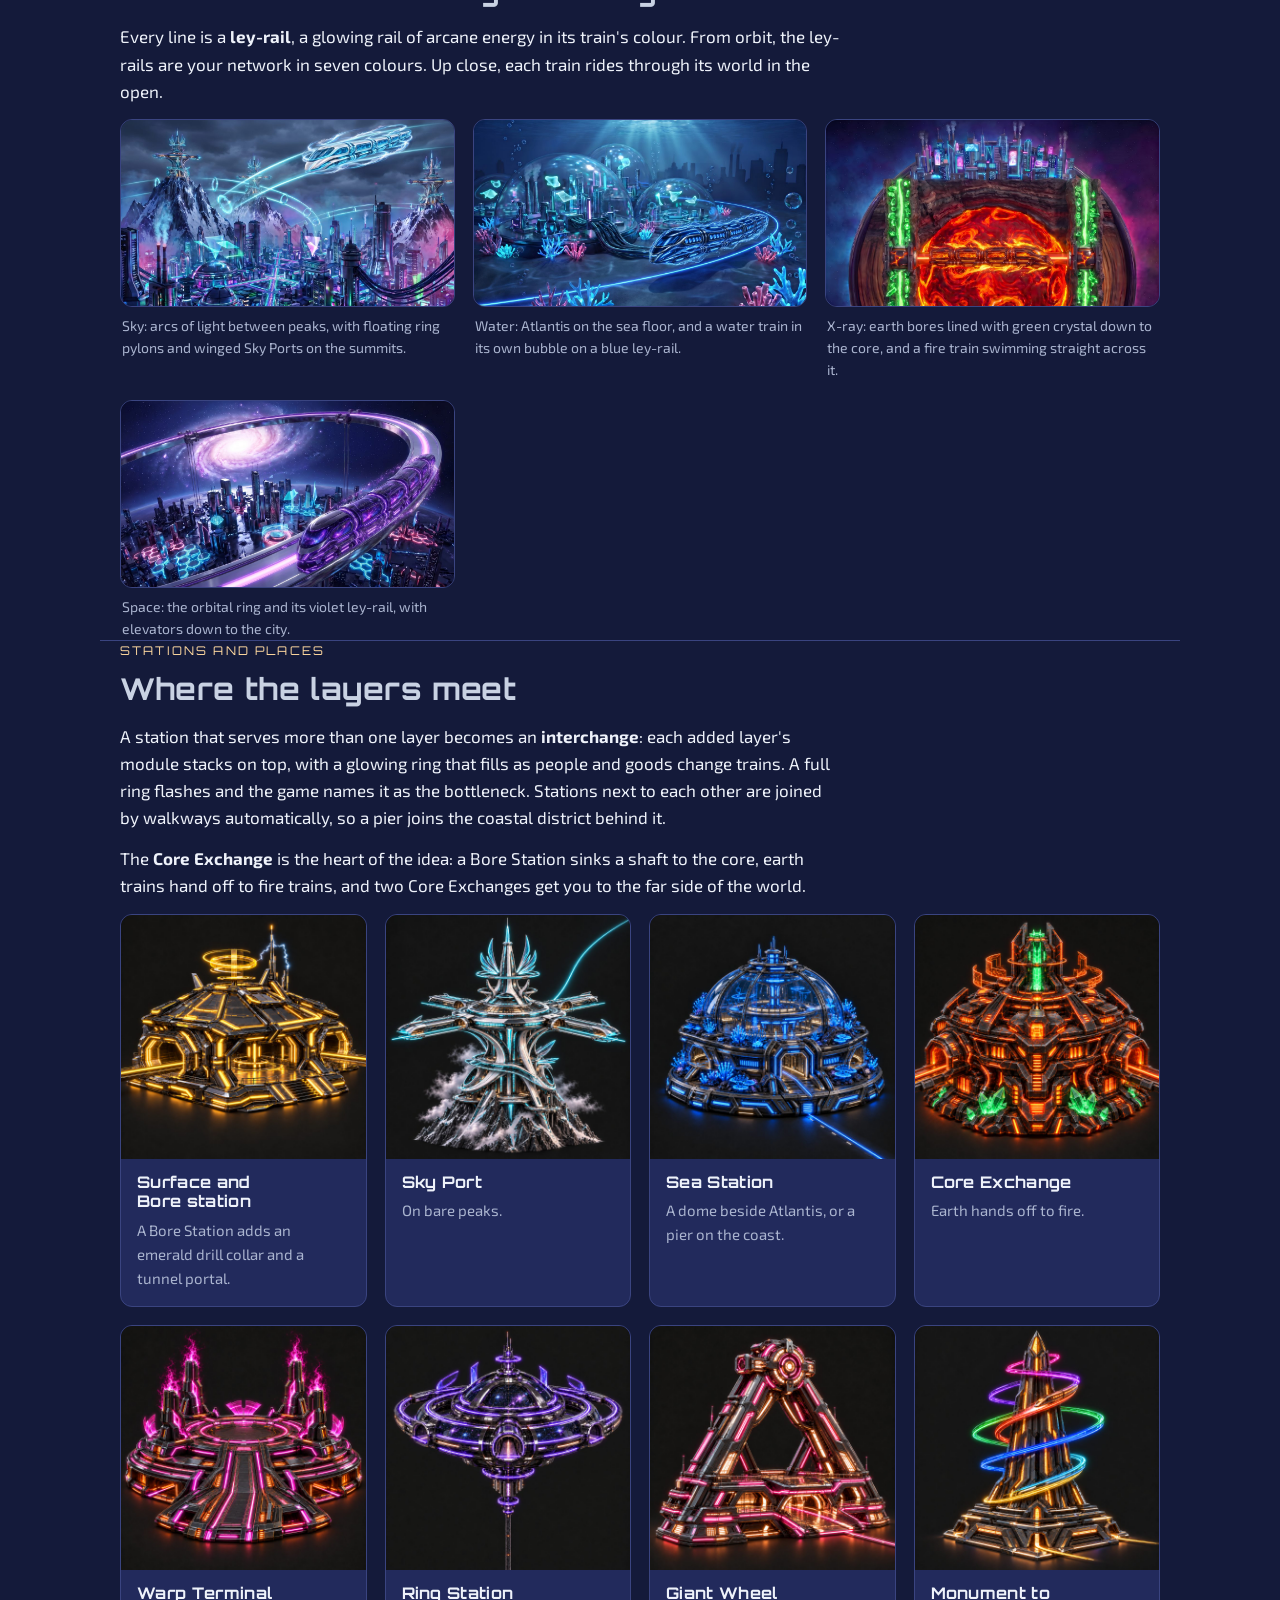
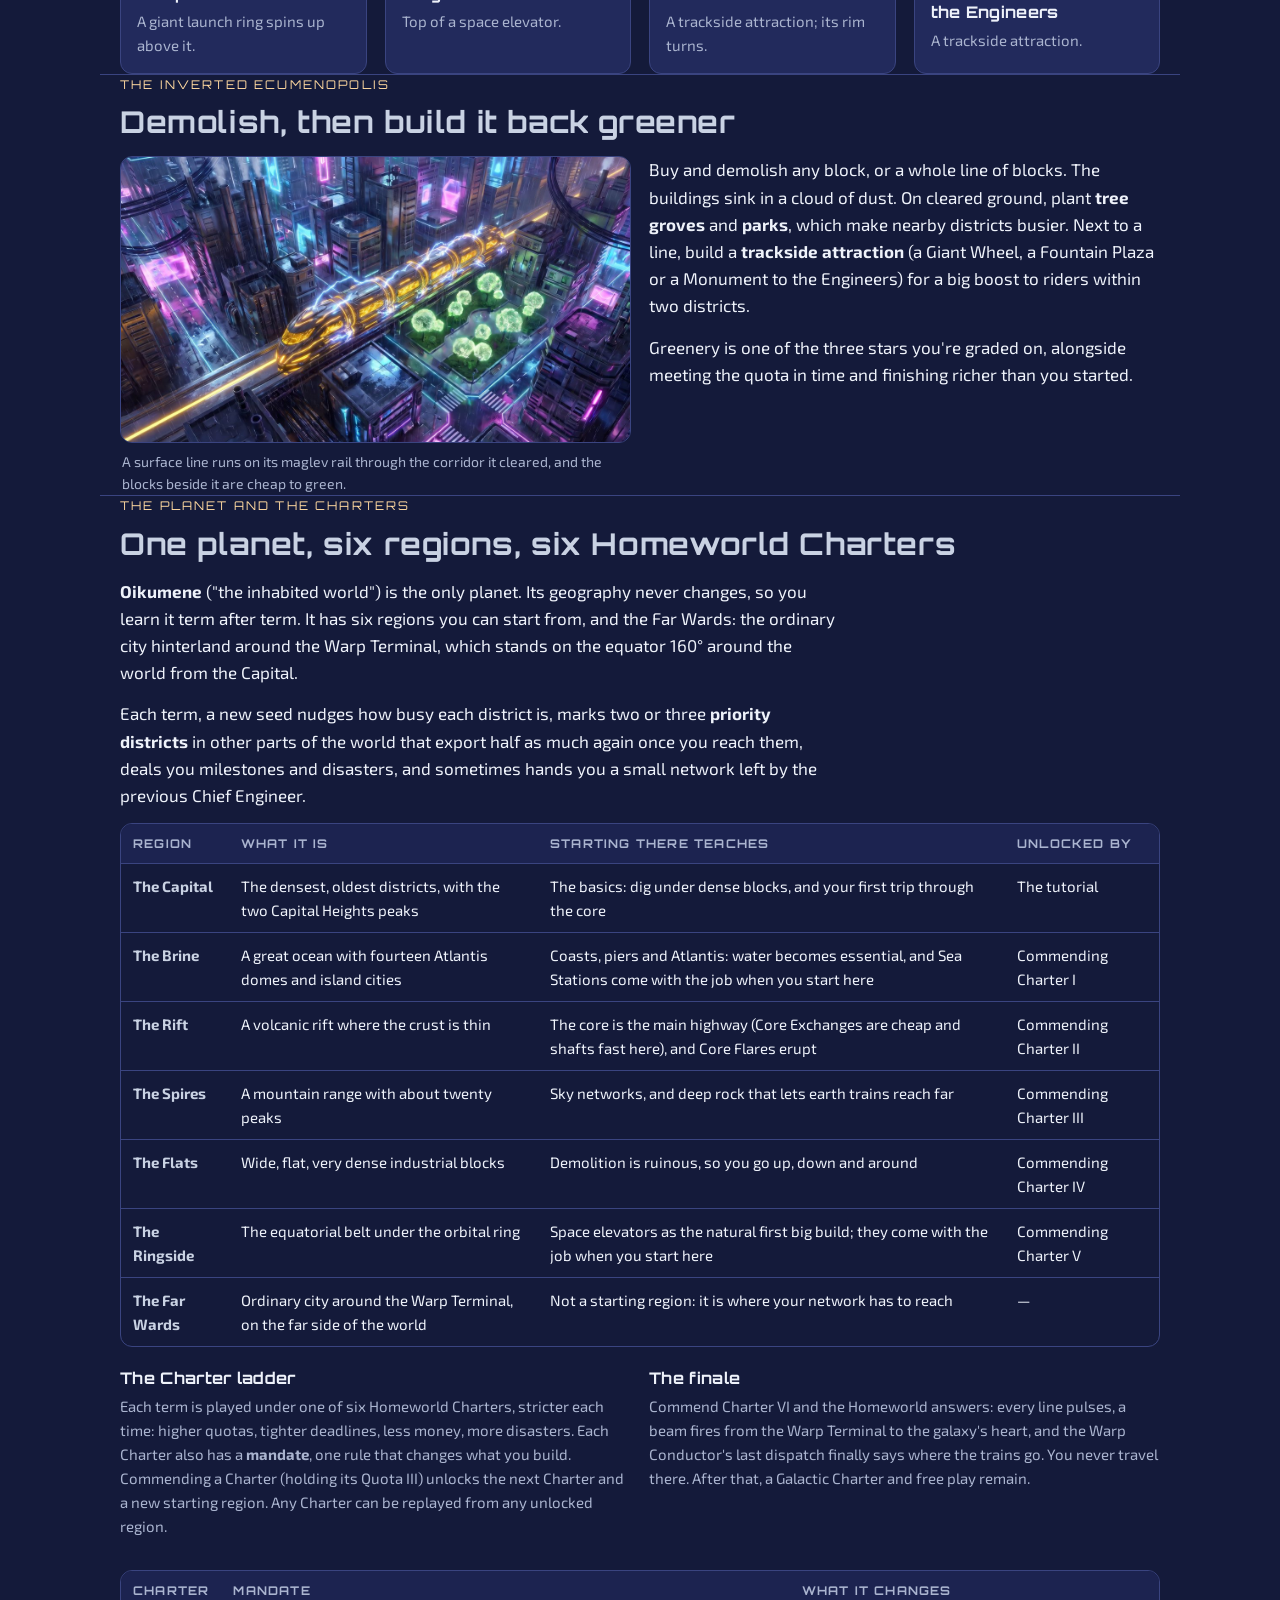
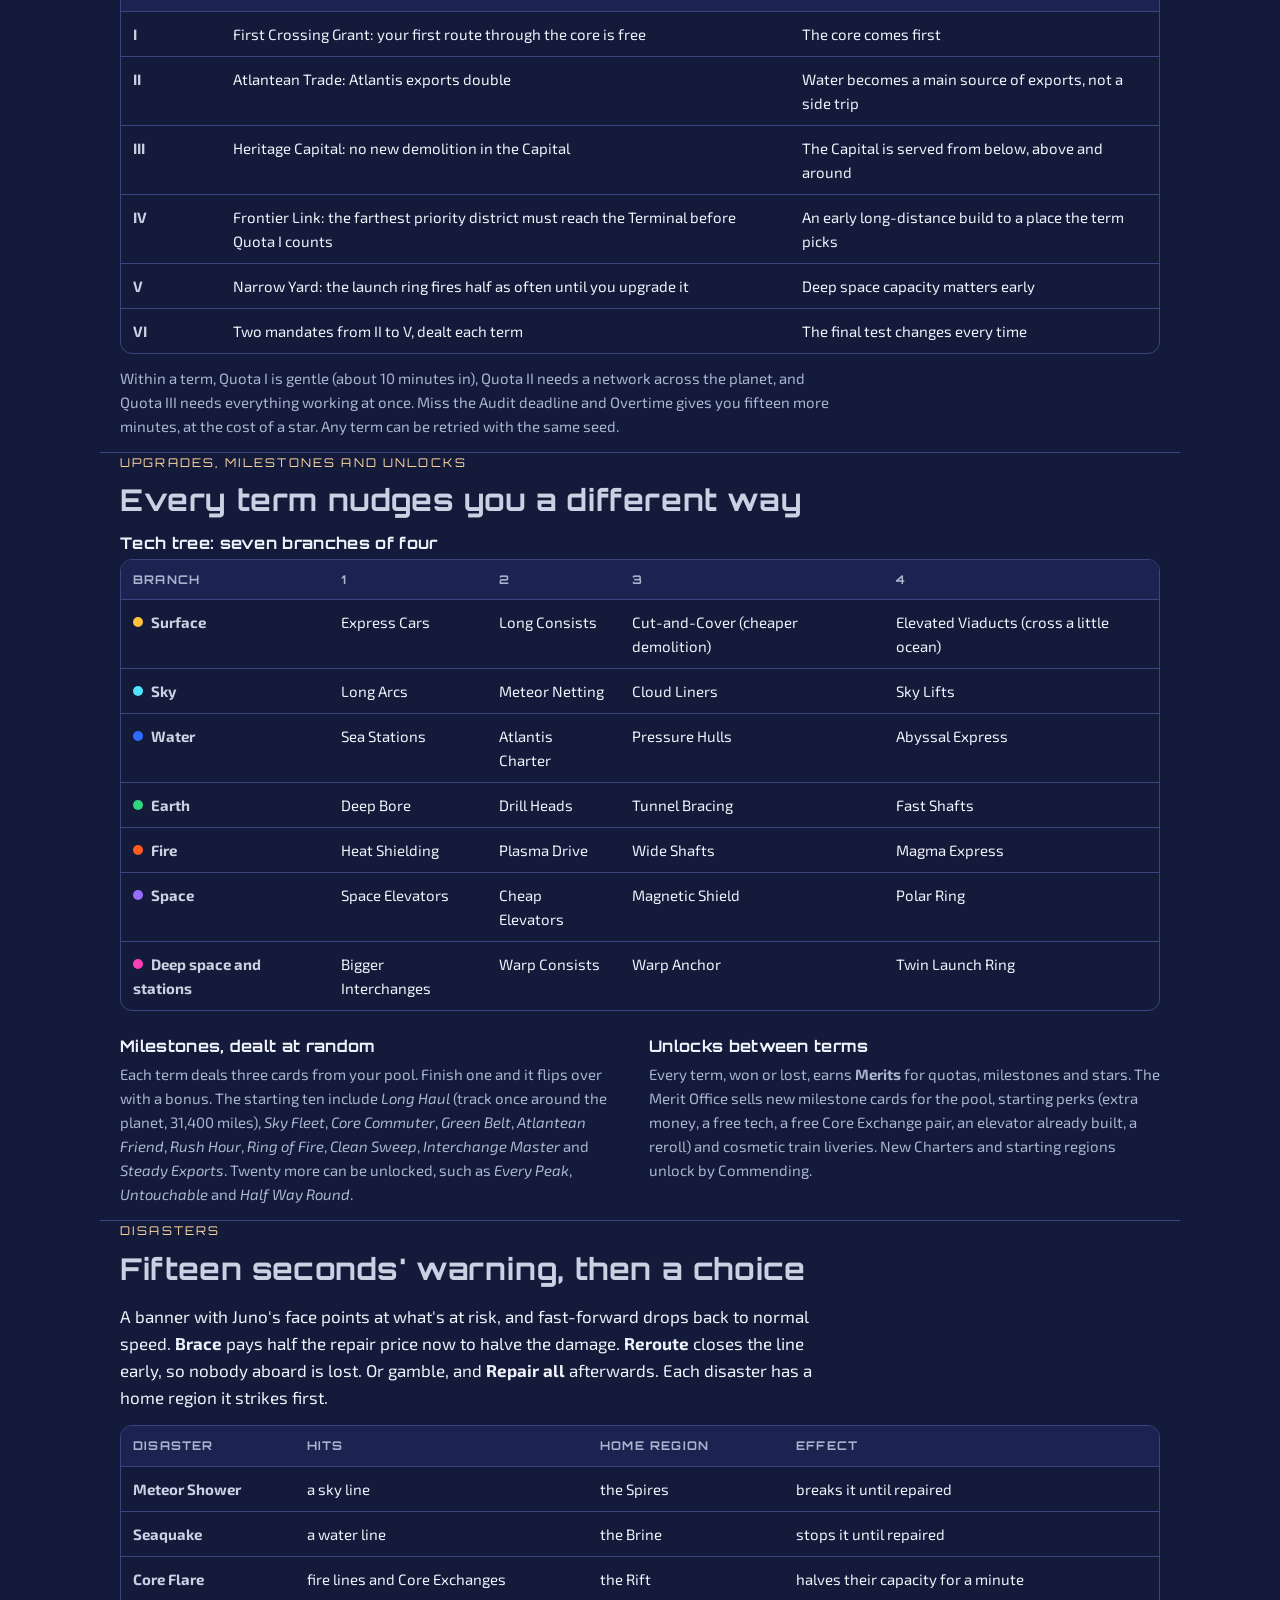
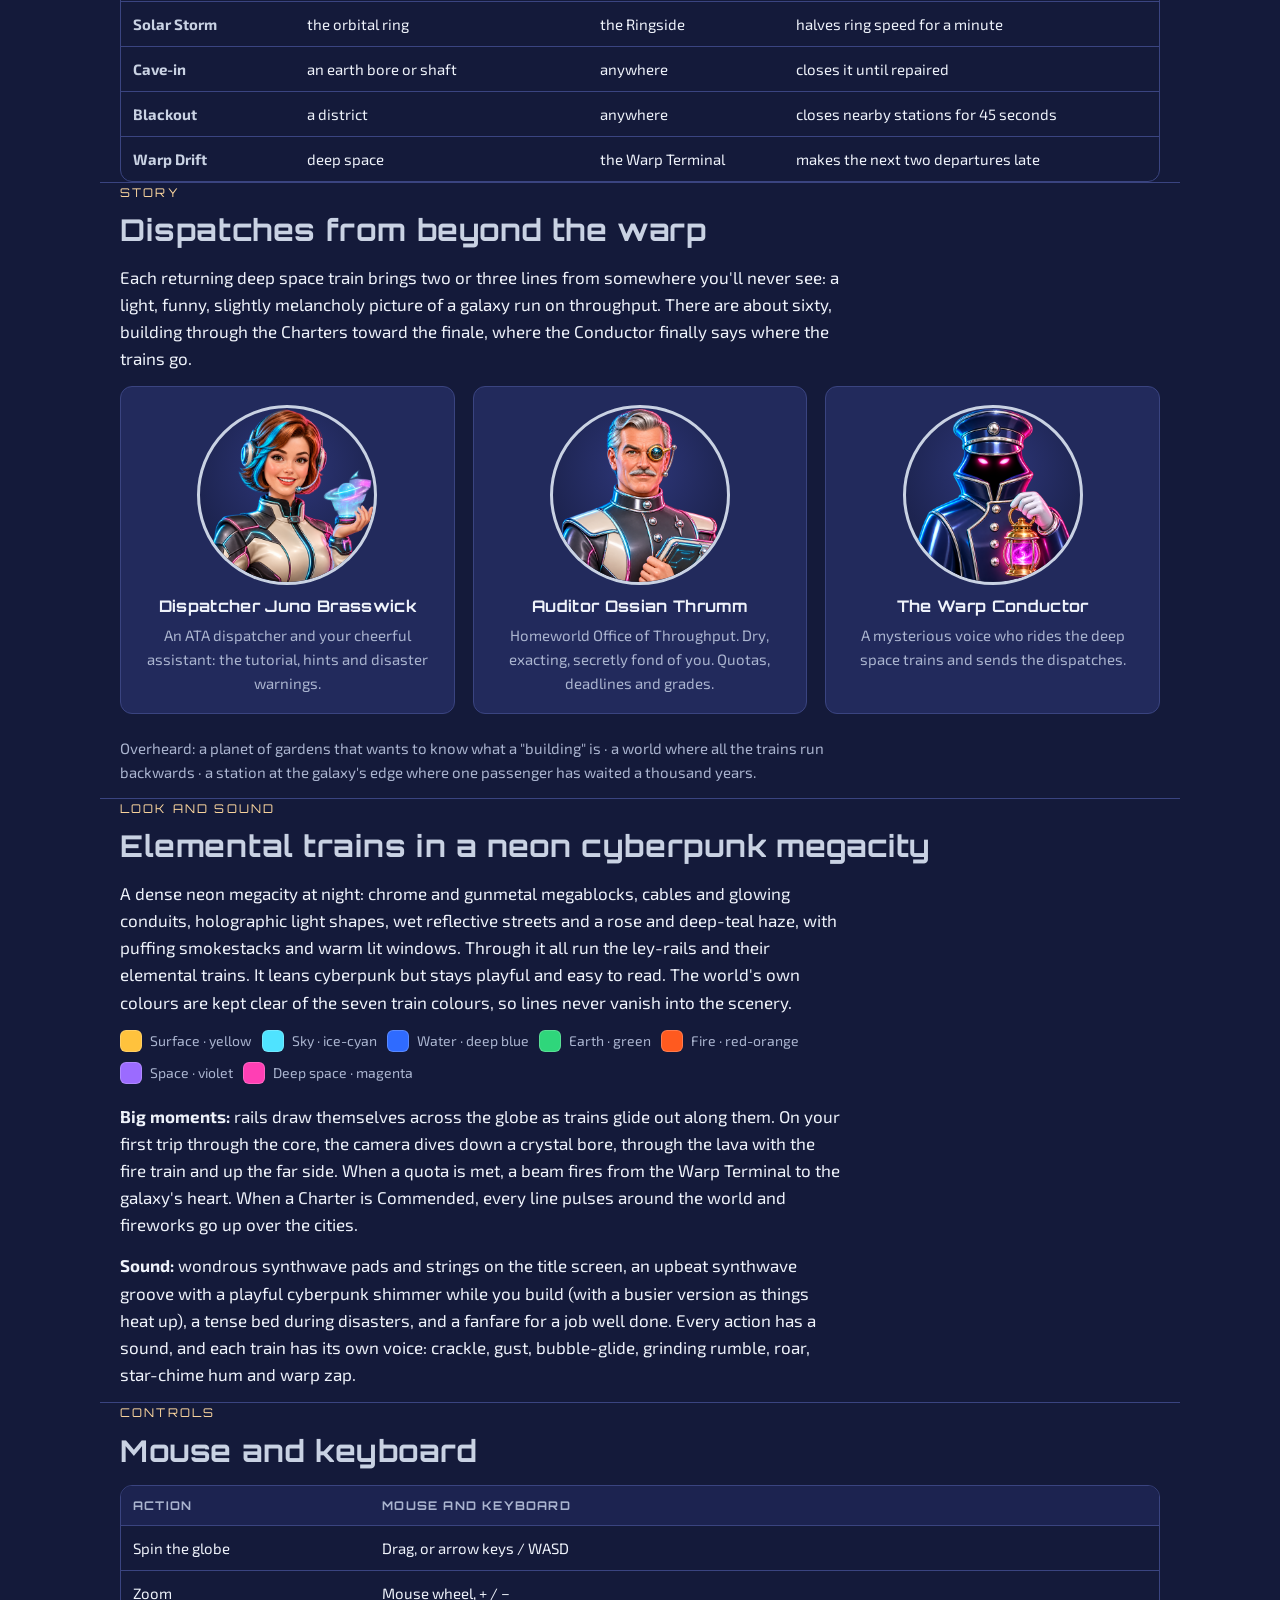
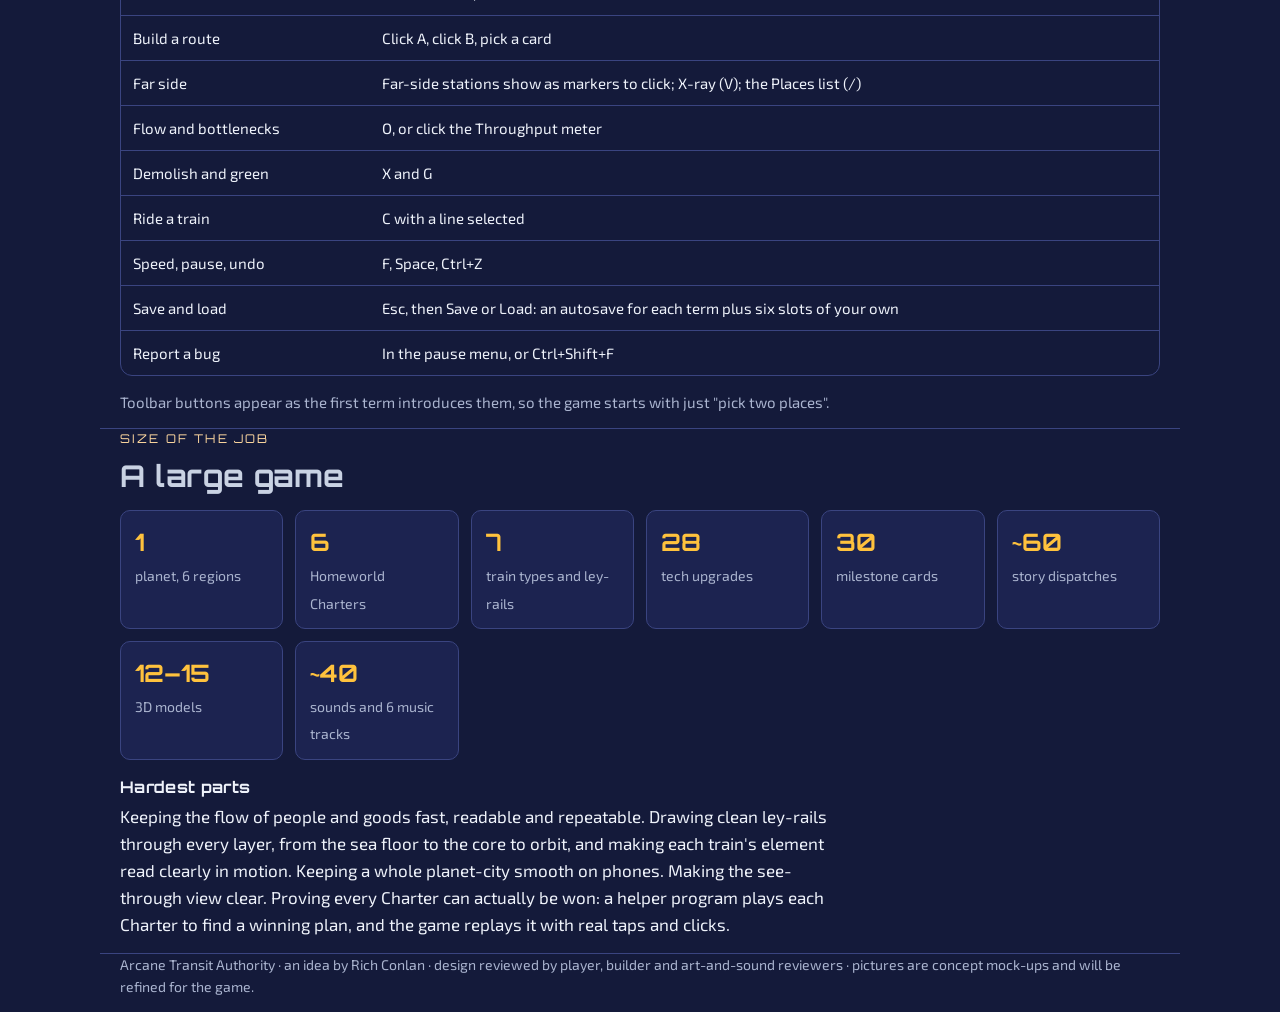
==== commit 187ff186: "Design page and notes: the game is built and published Co-Authored-By: Claude Opus 5.5 <noreply@anth" ====
--- a/design/share/index.html
+++ b/design/share/index.html
@@ -128,12 +128,13 @@
 </head>
 <body>
 <header class="wrap hero">
-  <p class="tag">Game design · for review</p>
+  <p class="tag">Game design · built and published</p>
   <div class="logo" aria-hidden="true">ATA</div>
   <h1>Arcane Transit Authority</h1>
   <p class="lede">A planet-wide city with no room to spare, so run your rails through earth, water, fire and air.</p>
+  <p class="read note" style="margin:10px 0 0">This is the design the game was built from. <b><a href="https://arcanetransitauthority.synapticnoise.com/" style="color:var(--warm)">Play Arcane Transit Authority</a></b> in your browser on a computer. The build made it a mouse-and-keyboard game, added save slots, gave every district, station and line a name, drew underground lines as glowing traces on the surface, and retuned the route cards so Surface, Earth and the core each win in their own situations.</p>
   <ul class="pill-row" aria-label="At a glance">
-    <li>3D, in the browser</li><li>Computer and phone</li><li>Building and management</li><li>One planet · 6 regions</li><li>7 elemental trains</li><li>30 to 45 minutes a term</li>
+    <li>3D, in the browser</li><li>For computers</li><li>Building and management</li><li>One planet · 6 regions</li><li>7 elemental trains</li><li>30 to 45 minutes a term</li>
   </ul>
   <div class="hero-img"><img src="img/mock-globe.jpg" alt="The planet Oikumene, covered in neon city, cut away to show crystal-lined bores and a fire train crossing the molten core on a glowing line, with an orbital ring and glowing rails around it" width="1200" height="670"></div>
 </header>
@@ -143,7 +144,7 @@
   <div class="read">
     <p class="tag">The pitch</p>
     <h2>Run the trains of a planet with no room left</h2>
-    <p>You're the Chief Engineer of the <b>Arcane Transit Authority</b> on <b>Oikumene</b>, a planet covered pole to pole in a single glittering city. Tap two places and the game deals you <b>route cards</b>: across the rooftops (if you pay to clear the buildings), between mountain peaks, along the sea floor, through the rock, straight through the molten core, or around the planet on an orbital ring.</p>
+    <p>You're the Chief Engineer of the <b>Arcane Transit Authority</b> on <b>Oikumene</b>, a planet covered pole to pole in a single glittering city. Click two places and the game deals you <b>route cards</b>: across the rooftops (if you pay to clear the buildings), between mountain peaks, along the sea floor, through the rock, straight through the molten core, or around the planet on an orbital ring.</p>
     <p>Pick one and a glowing <b>ley-rail</b>, a rail of arcane energy in that train's colour, draws itself into place. An elemental train rides it straight through the sky, the sea, the rock or the magma: each is an advanced machine built to harness its element and survive inside it.</p>
     <p>Every district's goods flow through your network to the Warp Terminal, where deep space trains warp them to the Homeworld at the centre of the galaxy. The Homeworld is a light in the sky you will never visit. Each game is one <b>term</b> as Chief Engineer under a <b>Homeworld Charter</b>: meet its quotas, survive the disasters, turn demolished corridors into parks, and leave the planet humming like a perfect machine. Commend all six Charters and the Homeworld answers.</p>
     <p class="note">The fantasy: you're the genius engineer who looks at a planet with no room for a single new rail and says "fine, we'll go through the core". It's the same planet every term, your planet, and you learn its seas, peaks and rift like a home city.</p>
@@ -178,12 +179,12 @@
 
 <section class="wrap" id="play">
   <p class="tag">How it plays</p>
-  <h2>Tap two places, compare the route cards, watch it go</h2>
+  <h2>Click two places, compare the route cards, watch it go</h2>
   <div class="grid g2">
     <div>
       <ol class="steps">
-        <li><div><b>Tap a place</b>, a station or any district. The planet turns see-through so you can reach the far side, or you can pick from a list.</div></li>
-        <li><div><b>Tap another.</b> Route cards appear, one for each way to join them.</div></li>
+        <li><div><b>Click a place</b>, a station or any district. Stations on the far side show as markers you can click, or you can pick from a list.</div></li>
+        <li><div><b>Click another.</b> Route cards appear, one for each way to join them.</div></li>
         <li><div><b>Compare.</b> Each card shows its <b>cost</b>, how many people and goods a minute it <b>carries</b>, and how much it adds to your exports. The path is previewed on the globe, with any blocks it would demolish outlined.</div></li>
         <li><div><b>Pick one.</b> Every station, shaft and interchange it needs is built, the ley-rail draws itself across the world, and the first train glides out.</div></li>
         <li><div><b>Read the flow.</b> Busy rails glow wider and pulse faster, full stretches flash, exports stream to the Warp Terminal as dots, and tapping the Throughput meter names the bottleneck.</div></li>
@@ -202,7 +203,7 @@
   </div>
   <div class="read" style="margin-top:28px">
     <h3>The loops</h3>
-    <p><b>Ten seconds:</b> tap, tap, compare, build. <b>One minute:</b> fix the bottleneck the game names by adding a train, upgrading an interchange, buying a tech, building a second route, or clearing a block for a park. <b>One term (30 to 45 minutes):</b> grow from your starting region to the whole world and meet the Charter's Quota I, II and III before the Homeworld's Audit. <b>Between terms:</b> spend Merits, then pick a Charter and a starting region.</p>
+    <p><b>Ten seconds:</b> click, click, compare, build. <b>One minute:</b> fix the bottleneck the game names by adding a train, upgrading an interchange, buying a tech, building a second route, or clearing a block for a park. <b>One term (30 to 45 minutes):</b> grow from your starting region to the whole world and meet the Charter's Quota I, II and III before the Homeworld's Audit. <b>Between terms:</b> spend Merits, then pick a Charter and a starting region.</p>
     <p><b>Ride</b> any line: a chase camera follows a train along its rail, down shafts and through the core. The title screen rides random lines by itself.</p>
   </div>
 </section>
@@ -386,19 +387,21 @@
 
 <section class="wrap" id="controls">
   <p class="tag">Controls</p>
-  <h2>Mouse and keyboard, or touch</h2>
+  <h2>Mouse and keyboard</h2>
   <div class="table-wrap">
     <table>
-      <thead><tr><th>Action</th><th>Computer</th><th>Phone or tablet (landscape)</th></tr></thead>
+      <thead><tr><th>Action</th><th>Mouse and keyboard</th></tr></thead>
       <tbody>
-        <tr><td data-label="Action">Spin the globe</td><td data-label="Computer">Drag, or arrow keys / WASD</td><td data-label="Phone or tablet (landscape)">One-finger drag</td></tr>
-        <tr><td data-label="Action">Zoom</td><td data-label="Computer">Mouse wheel, + / −</td><td data-label="Phone or tablet (landscape)">Pinch (tilt follows zoom)</td></tr>
-        <tr><td data-label="Action">Build a route</td><td data-label="Computer">Click A, click B, pick a card</td><td data-label="Phone or tablet (landscape)">Tap A, tap B, tap a card; cards open in a side column</td></tr>
-        <tr><td data-label="Action">Far side</td><td data-label="Computer">X-ray (V), or the Places list (/)</td><td data-label="Phone or tablet (landscape)">Turns see-through by itself; Places button</td></tr>
-        <tr><td data-label="Action">Flow and bottlenecks</td><td data-label="Computer">O, or click the Throughput meter</td><td data-label="Phone or tablet (landscape)">Flow button, tap the meter</td></tr>
-        <tr><td data-label="Action">Demolish and green</td><td data-label="Computer">X and G</td><td data-label="Phone or tablet (landscape)">Toolbar buttons; taps snap to the nearest valid spot and ask to confirm</td></tr>
-        <tr><td data-label="Action">Ride a train</td><td data-label="Computer">C with a line selected</td><td data-label="Phone or tablet (landscape)">Ride in the line panel</td></tr>
-        <tr><td data-label="Action">Speed, pause, undo</td><td data-label="Computer">F, Space, Ctrl+Z</td><td data-label="Phone or tablet (landscape)">Speed and pause buttons, Undo on the toast</td></tr>
+        <tr><td data-label="Action">Spin the globe</td><td data-label="Mouse and keyboard">Drag, or arrow keys / WASD</td></tr>
+        <tr><td data-label="Action">Zoom</td><td data-label="Mouse and keyboard">Mouse wheel, + / −</td></tr>
+        <tr><td data-label="Action">Build a route</td><td data-label="Mouse and keyboard">Click A, click B, pick a card</td></tr>
+        <tr><td data-label="Action">Far side</td><td data-label="Mouse and keyboard">Far-side stations show as markers to click; X-ray (V); the Places list (/)</td></tr>
+        <tr><td data-label="Action">Flow and bottlenecks</td><td data-label="Mouse and keyboard">O, or click the Throughput meter</td></tr>
+        <tr><td data-label="Action">Demolish and green</td><td data-label="Mouse and keyboard">X and G</td></tr>
+        <tr><td data-label="Action">Ride a train</td><td data-label="Mouse and keyboard">C with a line selected</td></tr>
+        <tr><td data-label="Action">Speed, pause, undo</td><td data-label="Mouse and keyboard">F, Space, Ctrl+Z</td></tr>
+        <tr><td data-label="Action">Save and load</td><td data-label="Mouse and keyboard">Esc, then Save or Load: an autosave for each term plus six slots of your own</td></tr>
+        <tr><td data-label="Action">Report a bug</td><td data-label="Mouse and keyboard">In the pause menu, or Ctrl+Shift+F</td></tr>
       </tbody>
     </table>
   </div>
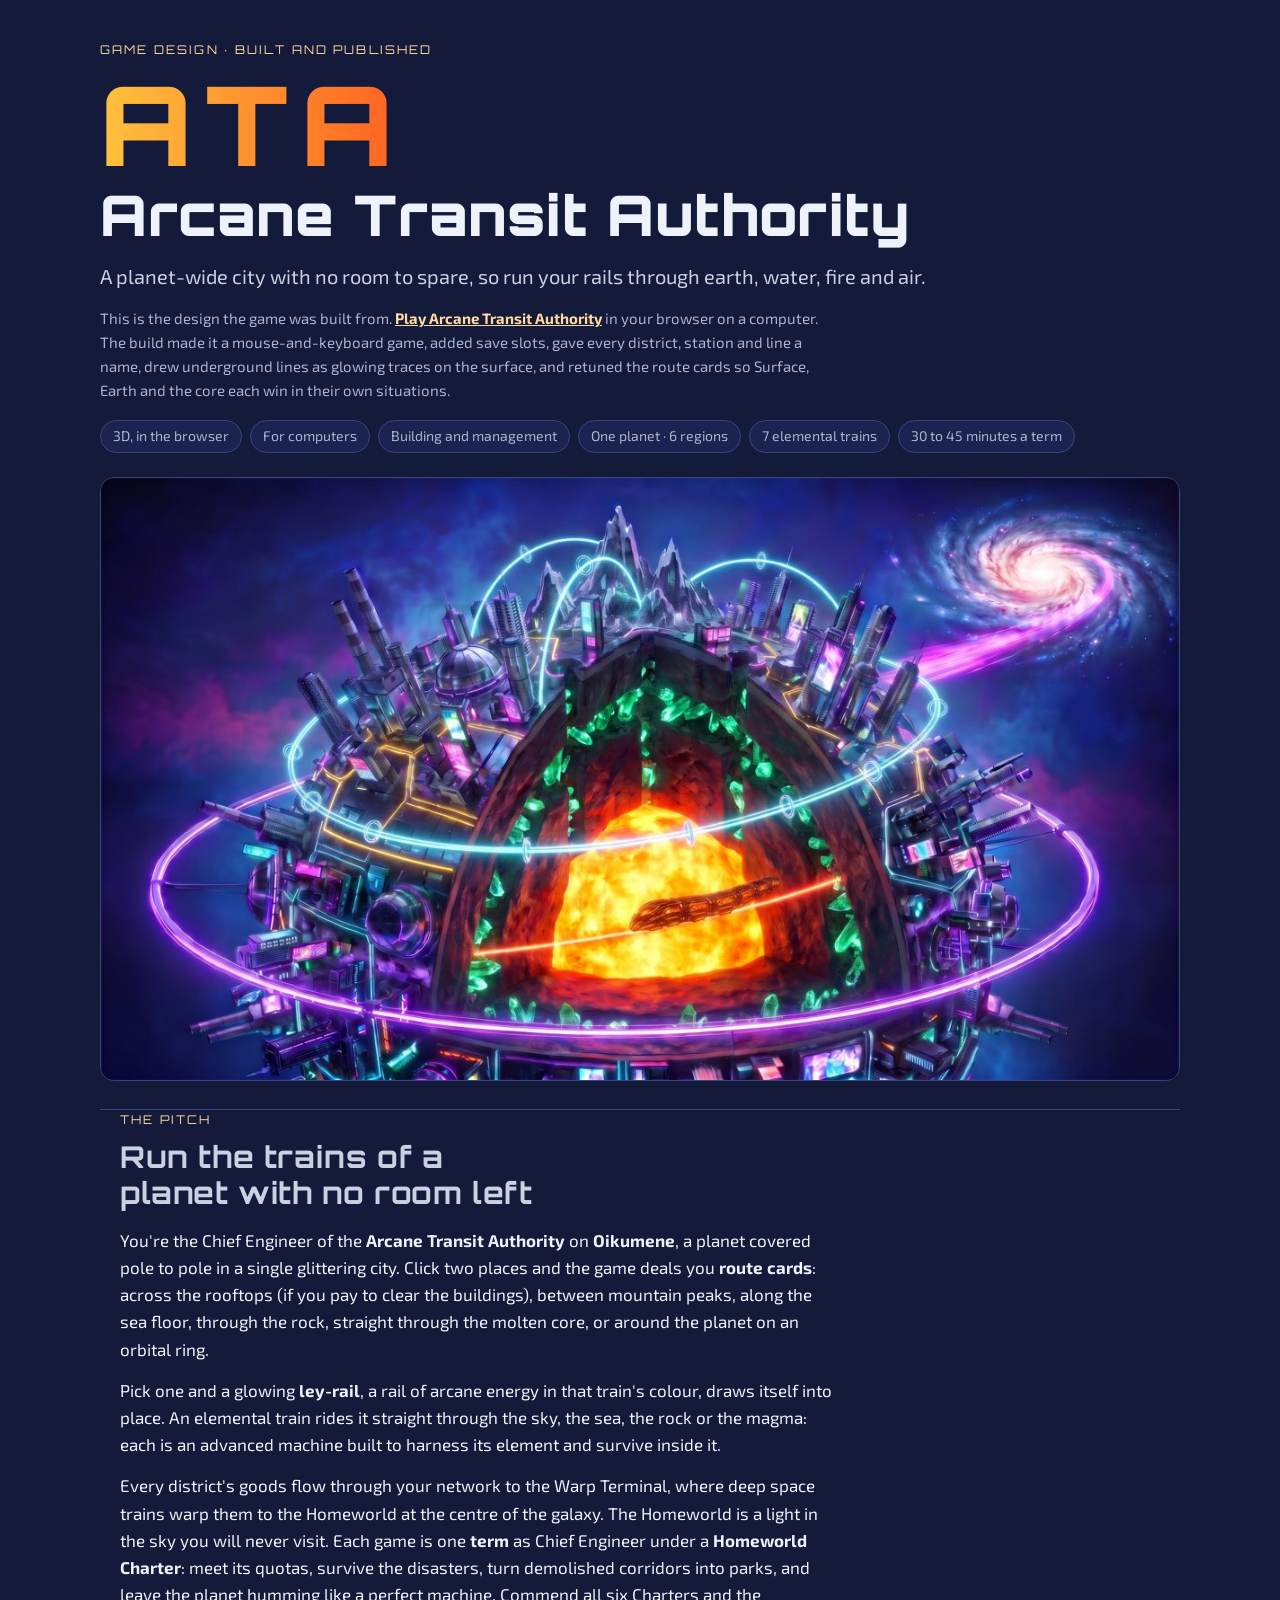
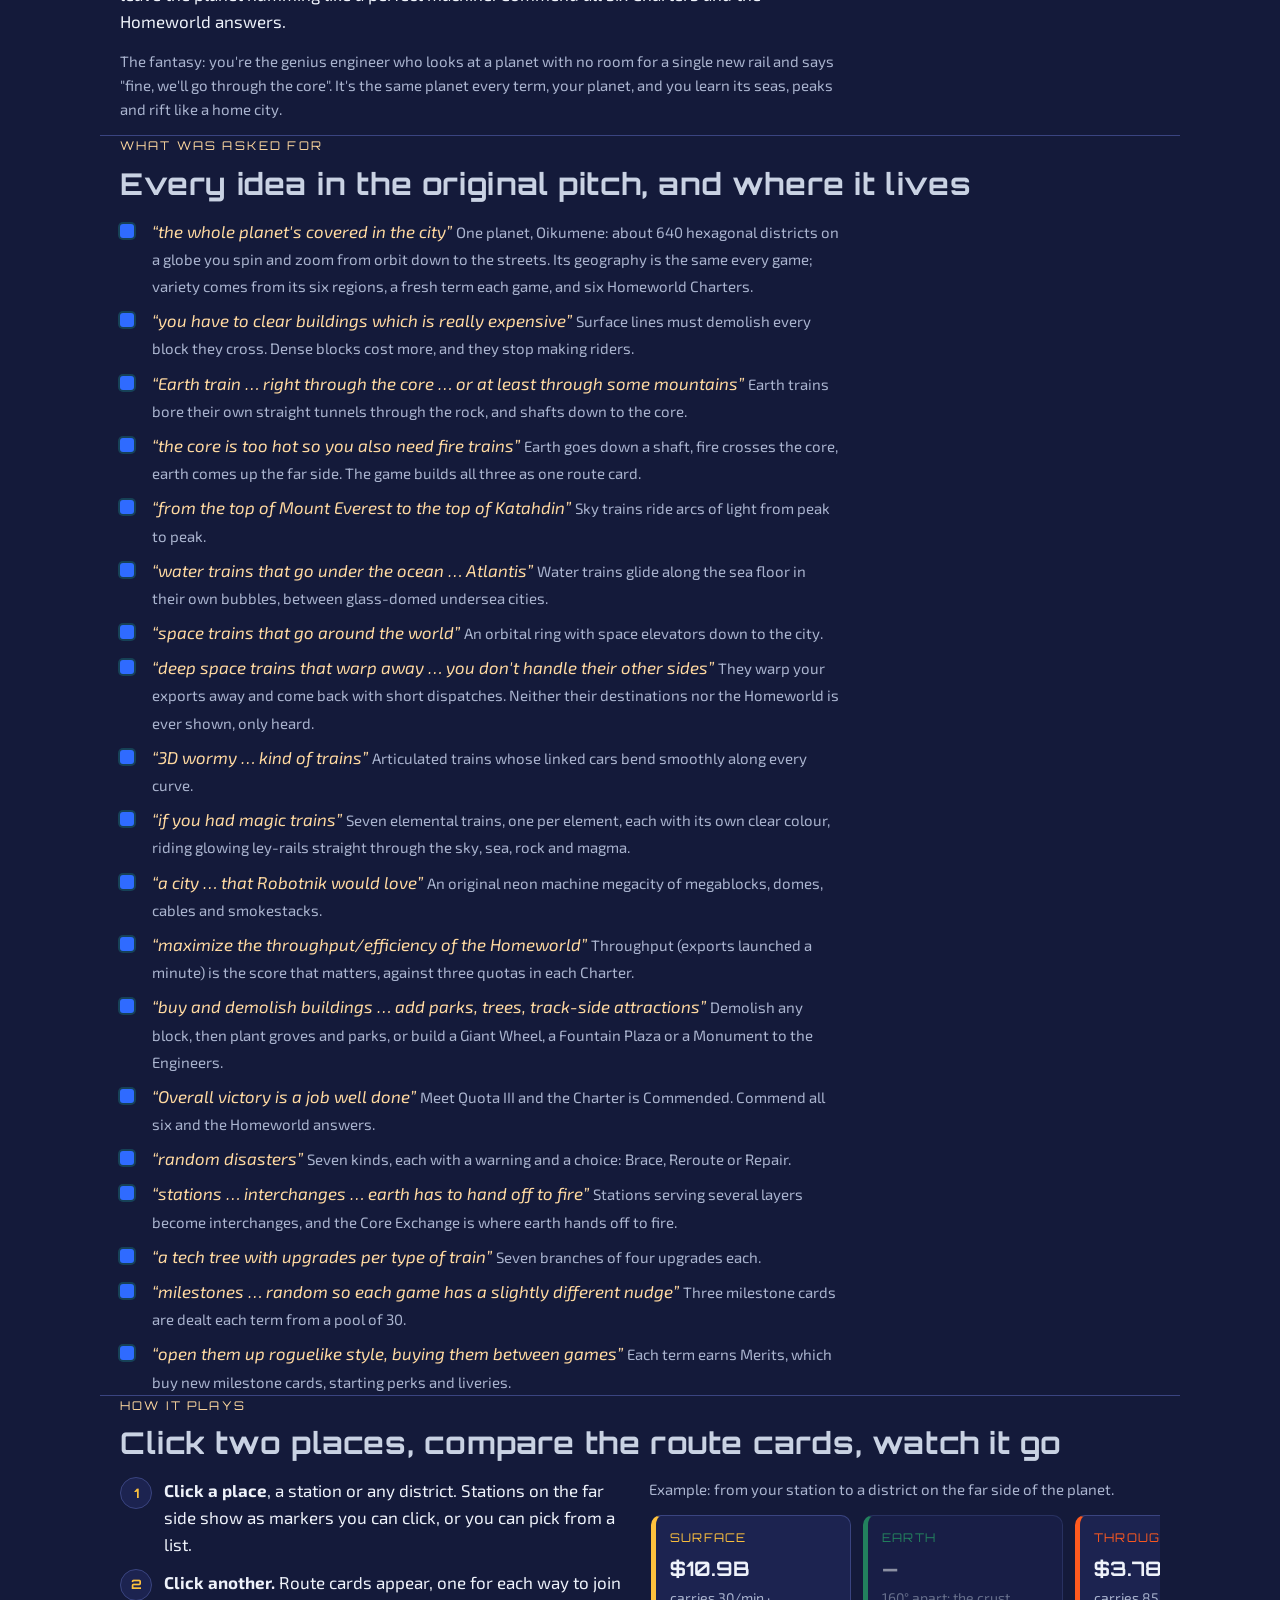
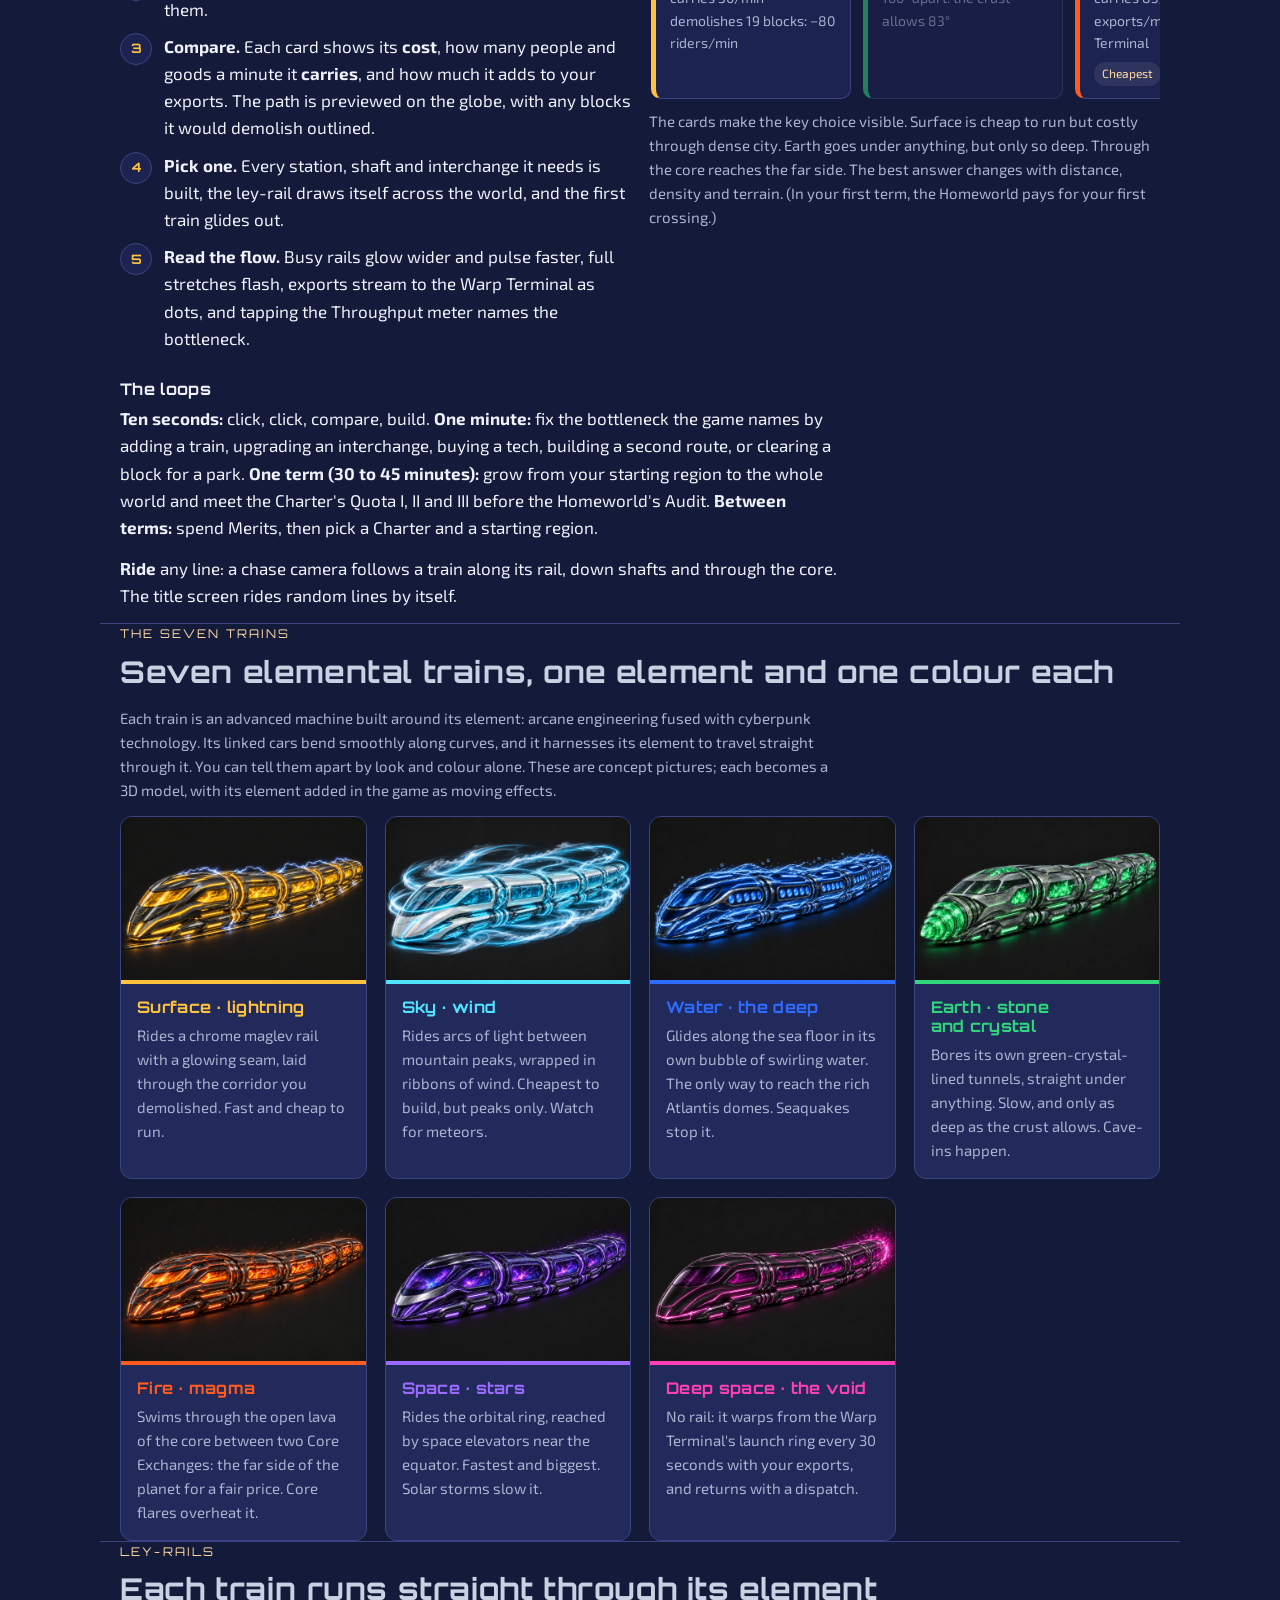
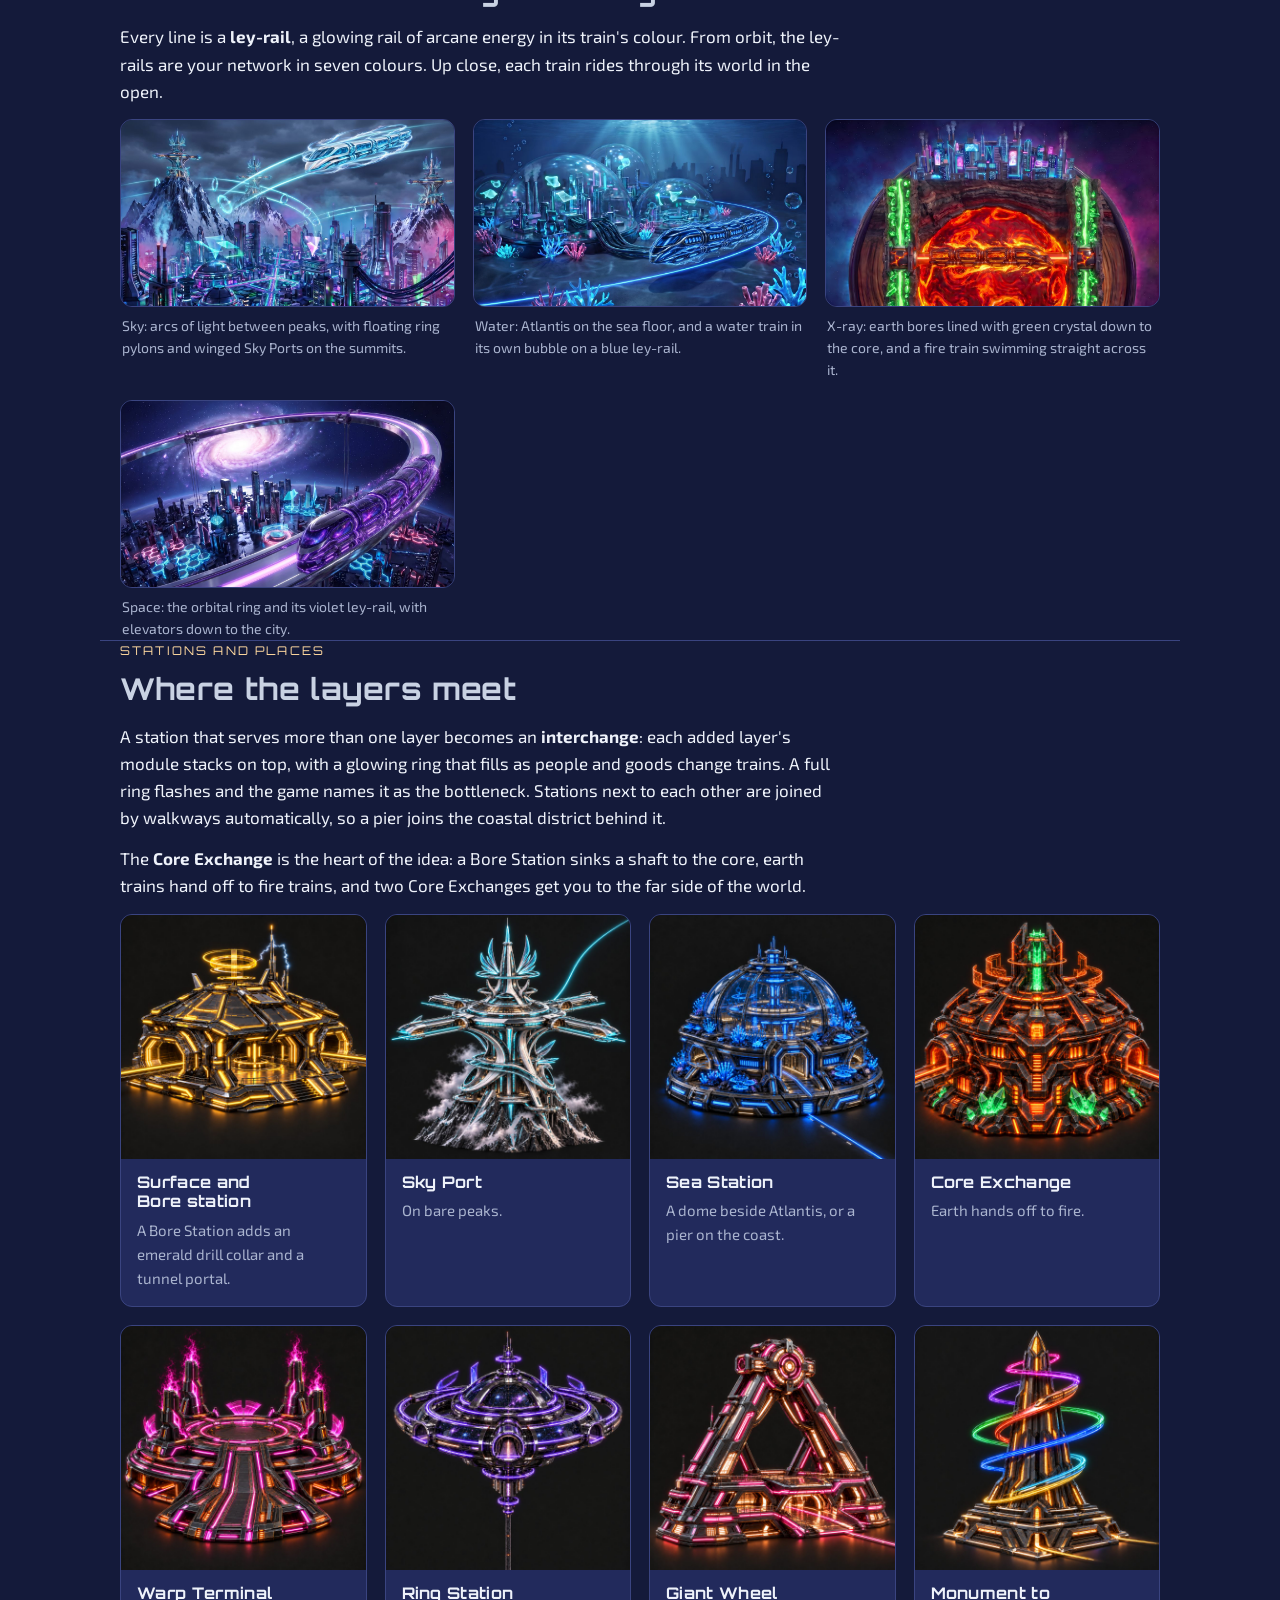
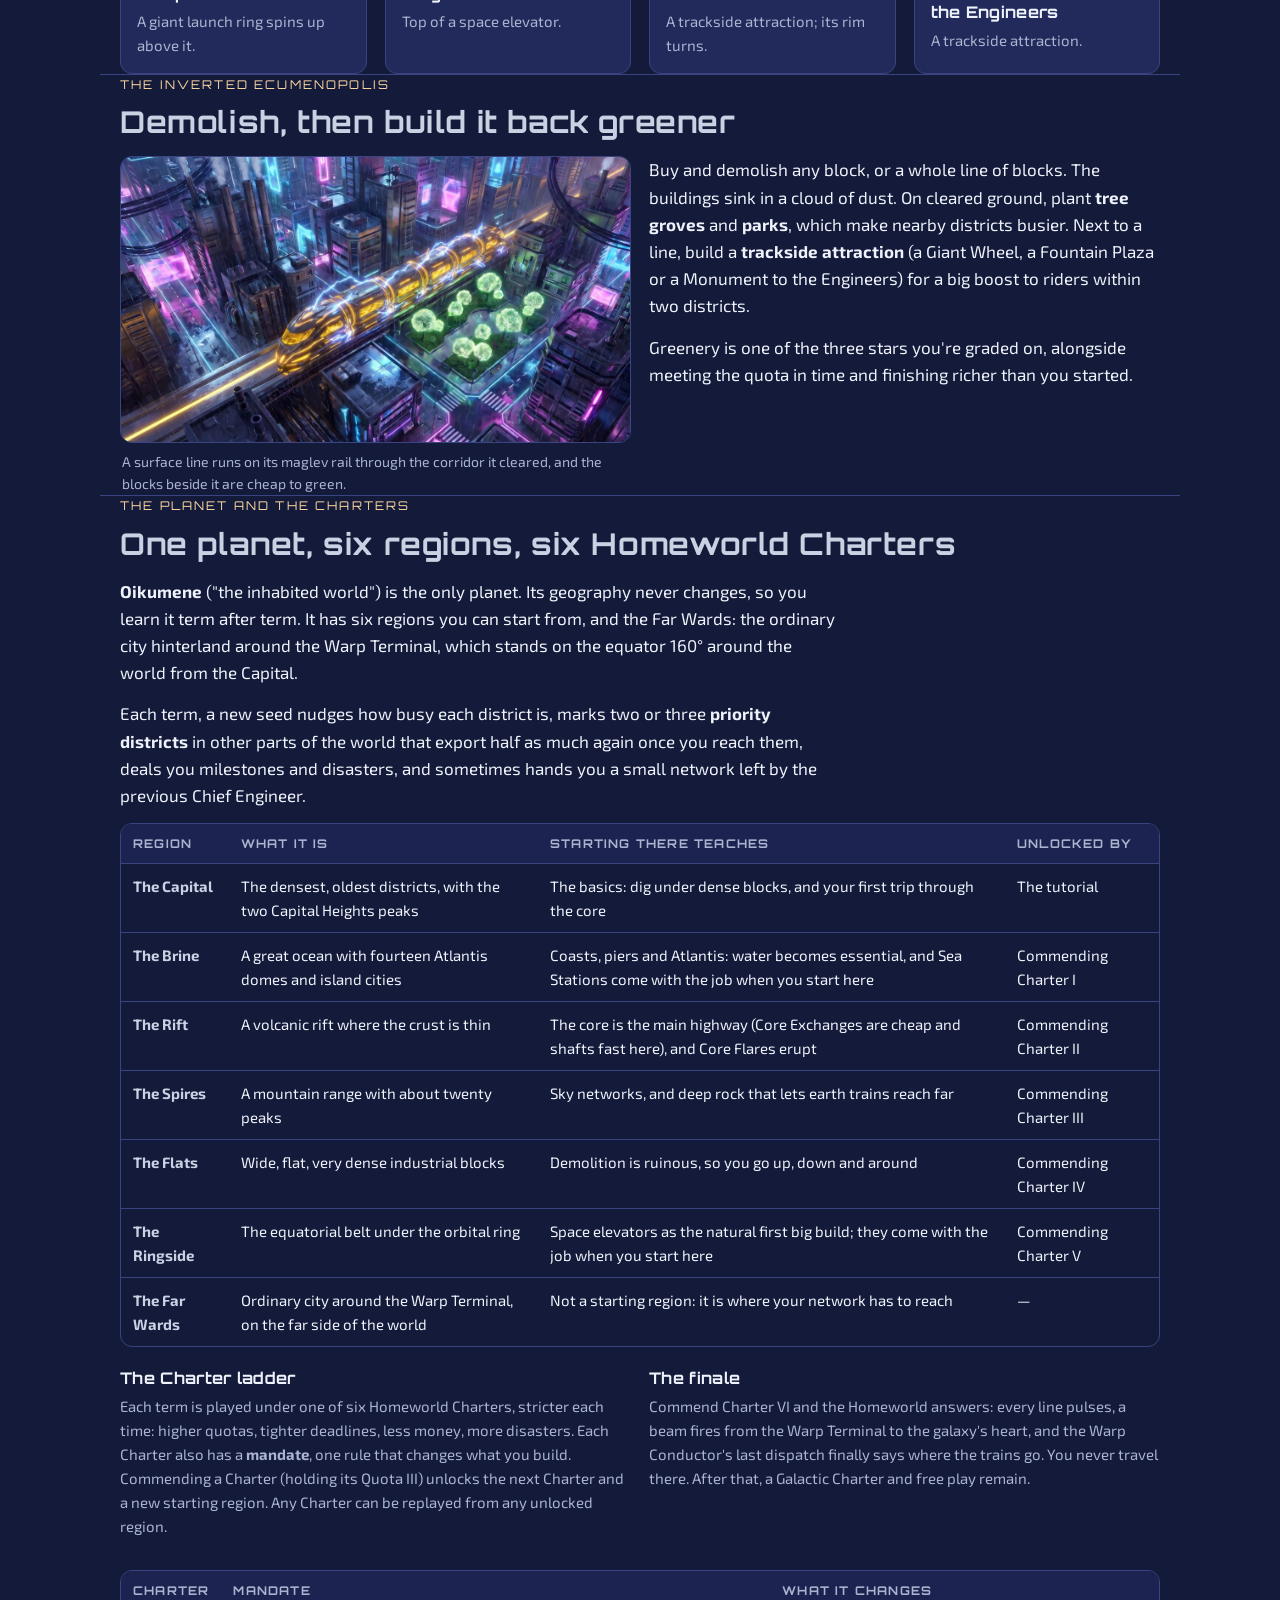
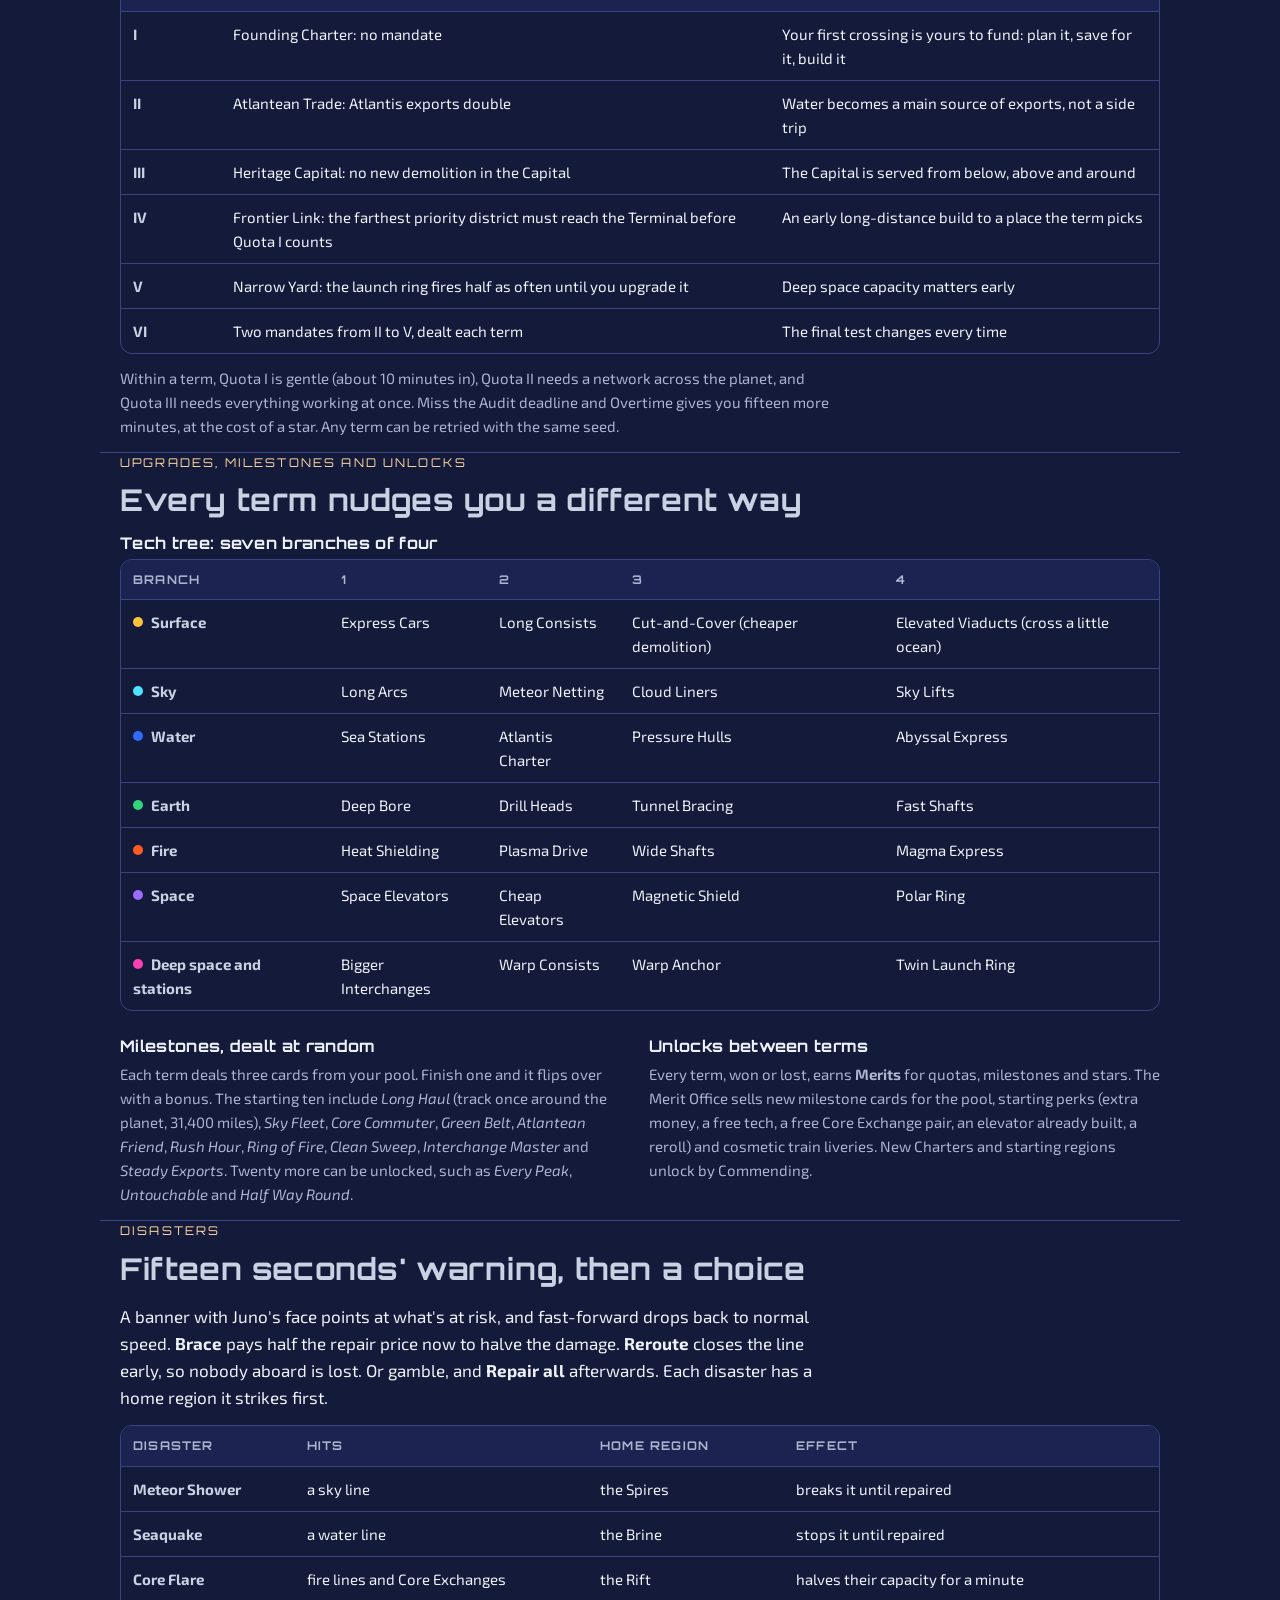
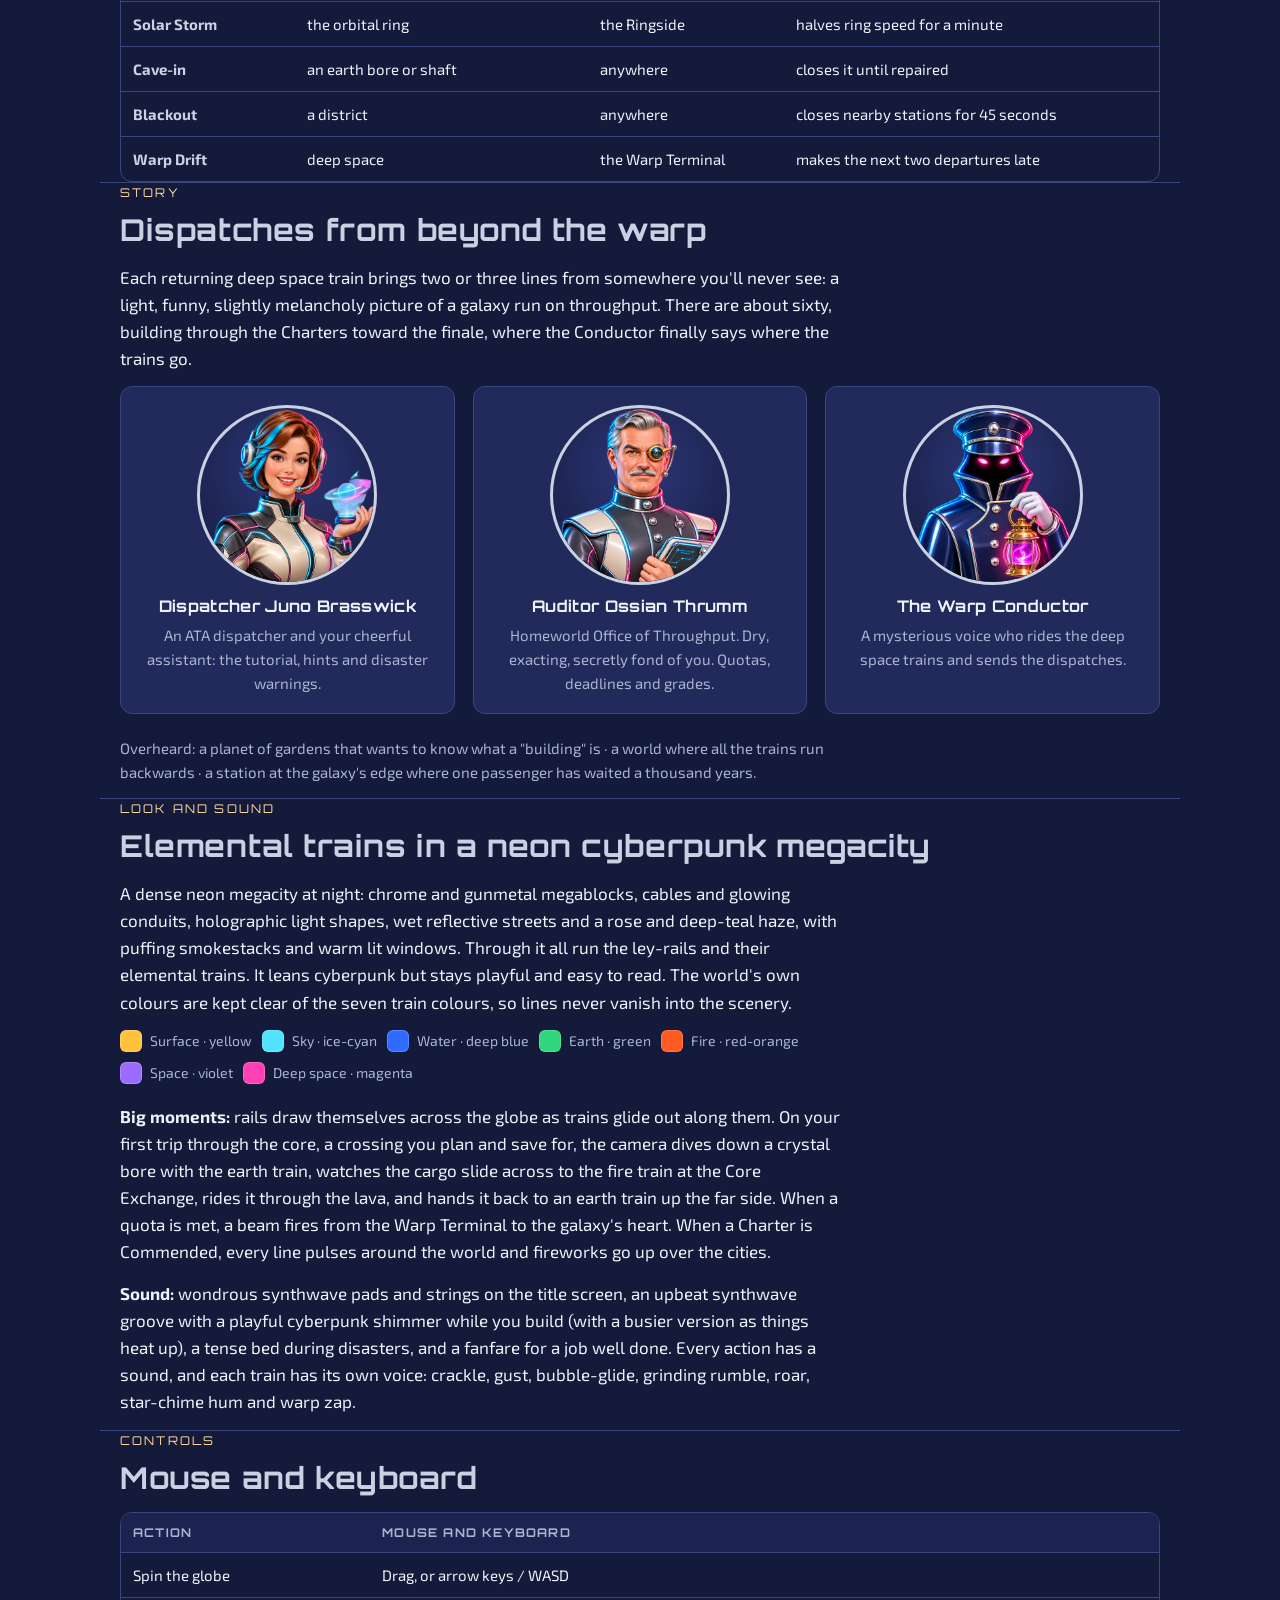
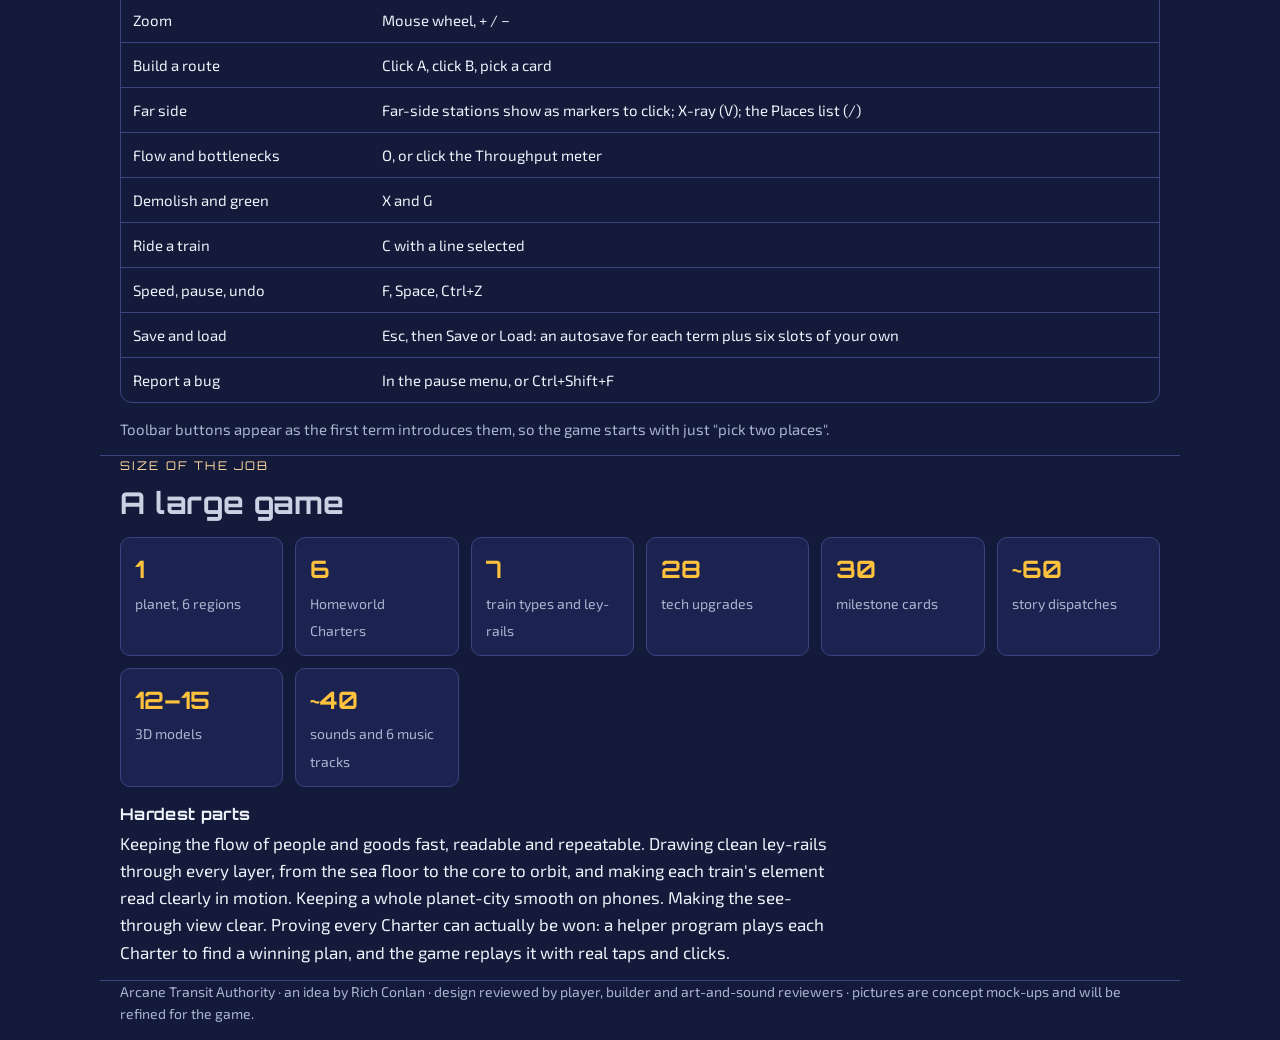
==== commit 18faa228: "An earned crossing, honest route cards and money in billions The free first crossing is gone: the tu" ====
--- a/design/share/index.html
+++ b/design/share/index.html
@@ -193,9 +193,9 @@
     <div>
       <p class="note" style="margin-bottom:8px">Example: from your station to a district on the far side of the planet.</p>
       <div class="route-cards" role="list" aria-label="Example route cards">
-        <div class="rc" role="listitem" style="--c:var(--surface)"><div class="k">Surface</div><div class="big">$9,100</div><div class="sub">carries 170/min · demolishes 22 blocks</div><span class="chip">Cheapest to run</span></div>
+        <div class="rc" role="listitem" style="--c:var(--surface)"><div class="k">Surface</div><div class="big">$10.9B</div><div class="sub">carries 30/min · demolishes 19 blocks: −80 riders/min</div></div>
         <div class="rc off" role="listitem" style="--c:var(--earth)"><div class="k">Earth</div><div class="big">—</div><div class="sub">160° apart: the crust allows 83°</div></div>
-        <div class="rc" role="listitem" style="--c:var(--fire)"><div class="k">Through the core</div><div class="big">$8,300</div><div class="sub">carries 169/min · +90 exports/min</div><span class="chip">Cheapest</span></div>
+        <div class="rc" role="listitem" style="--c:var(--fire)"><div class="k">Through the core</div><div class="big">$3.78B</div><div class="sub">carries 85/min · +85 exports/min to the Terminal</div><span class="chip">Cheapest</span><span class="chip">Most capacity</span></div>
         <div class="rc off" role="listitem" style="--c:var(--space)"><div class="k">Space</div><div class="big">—</div><div class="sub">needs Space Elevators (Tech)</div></div>
       </div>
       <p class="note">The cards make the key choice visible. Surface is cheap to run but costly through dense city. Earth goes under anything, but only so deep. Through the core reaches the far side. The best answer changes with distance, density and terrain. (In your first term, the Homeworld pays for your first crossing.)</p>
@@ -298,7 +298,7 @@
     <table>
       <thead><tr><th>Charter</th><th>Mandate</th><th>What it changes</th></tr></thead>
       <tbody>
-        <tr><td data-label="Charter"><b>I</b></td><td data-label="Mandate">First Crossing Grant: your first route through the core is free</td><td data-label="What it changes">The core comes first</td></tr>
+        <tr><td data-label="Charter"><b>I</b></td><td data-label="Mandate">Founding Charter: no mandate</td><td data-label="What it changes">Your first crossing is yours to fund: plan it, save for it, build it</td></tr>
         <tr><td data-label="Charter"><b>II</b></td><td data-label="Mandate">Atlantean Trade: Atlantis exports double</td><td data-label="What it changes">Water becomes a main source of exports, not a side trip</td></tr>
         <tr><td data-label="Charter"><b>III</b></td><td data-label="Mandate">Heritage Capital: no new demolition in the Capital</td><td data-label="What it changes">The Capital is served from below, above and around</td></tr>
         <tr><td data-label="Charter"><b>IV</b></td><td data-label="Mandate">Frontier Link: the farthest priority district must reach the Terminal before Quota I counts</td><td data-label="What it changes">An early long-distance build to a place the term picks</td></tr>
@@ -380,7 +380,7 @@
     <div class="swatches" aria-label="Train colours">
       <span class="sw" style="--c:var(--surface)"><i></i>Surface · yellow</span><span class="sw" style="--c:var(--sky)"><i></i>Sky · ice-cyan</span><span class="sw" style="--c:var(--water)"><i></i>Water · deep blue</span><span class="sw" style="--c:var(--earth)"><i></i>Earth · green</span><span class="sw" style="--c:var(--fire)"><i></i>Fire · red-orange</span><span class="sw" style="--c:var(--space)"><i></i>Space · violet</span><span class="sw" style="--c:var(--deep)"><i></i>Deep space · magenta</span>
     </div>
-    <p style="margin-top:18px"><b>Big moments:</b> rails draw themselves across the globe as trains glide out along them. On your first trip through the core, the camera dives down a crystal bore, through the lava with the fire train and up the far side. When a quota is met, a beam fires from the Warp Terminal to the galaxy's heart. When a Charter is Commended, every line pulses around the world and fireworks go up over the cities.</p>
+    <p style="margin-top:18px"><b>Big moments:</b> rails draw themselves across the globe as trains glide out along them. On your first trip through the core, a crossing you plan and save for, the camera dives down a crystal bore with the earth train, watches the cargo slide across to the fire train at the Core Exchange, rides it through the lava, and hands it back to an earth train up the far side. When a quota is met, a beam fires from the Warp Terminal to the galaxy's heart. When a Charter is Commended, every line pulses around the world and fireworks go up over the cities.</p>
     <p><b>Sound:</b> wondrous synthwave pads and strings on the title screen, an upbeat synthwave groove with a playful cyberpunk shimmer while you build (with a busier version as things heat up), a tense bed during disasters, and a fanfare for a job well done. Every action has a sound, and each train has its own voice: crackle, gust, bubble-glide, grinding rumble, roar, star-chime hum and warp zap.</p>
   </div>
 </section>
